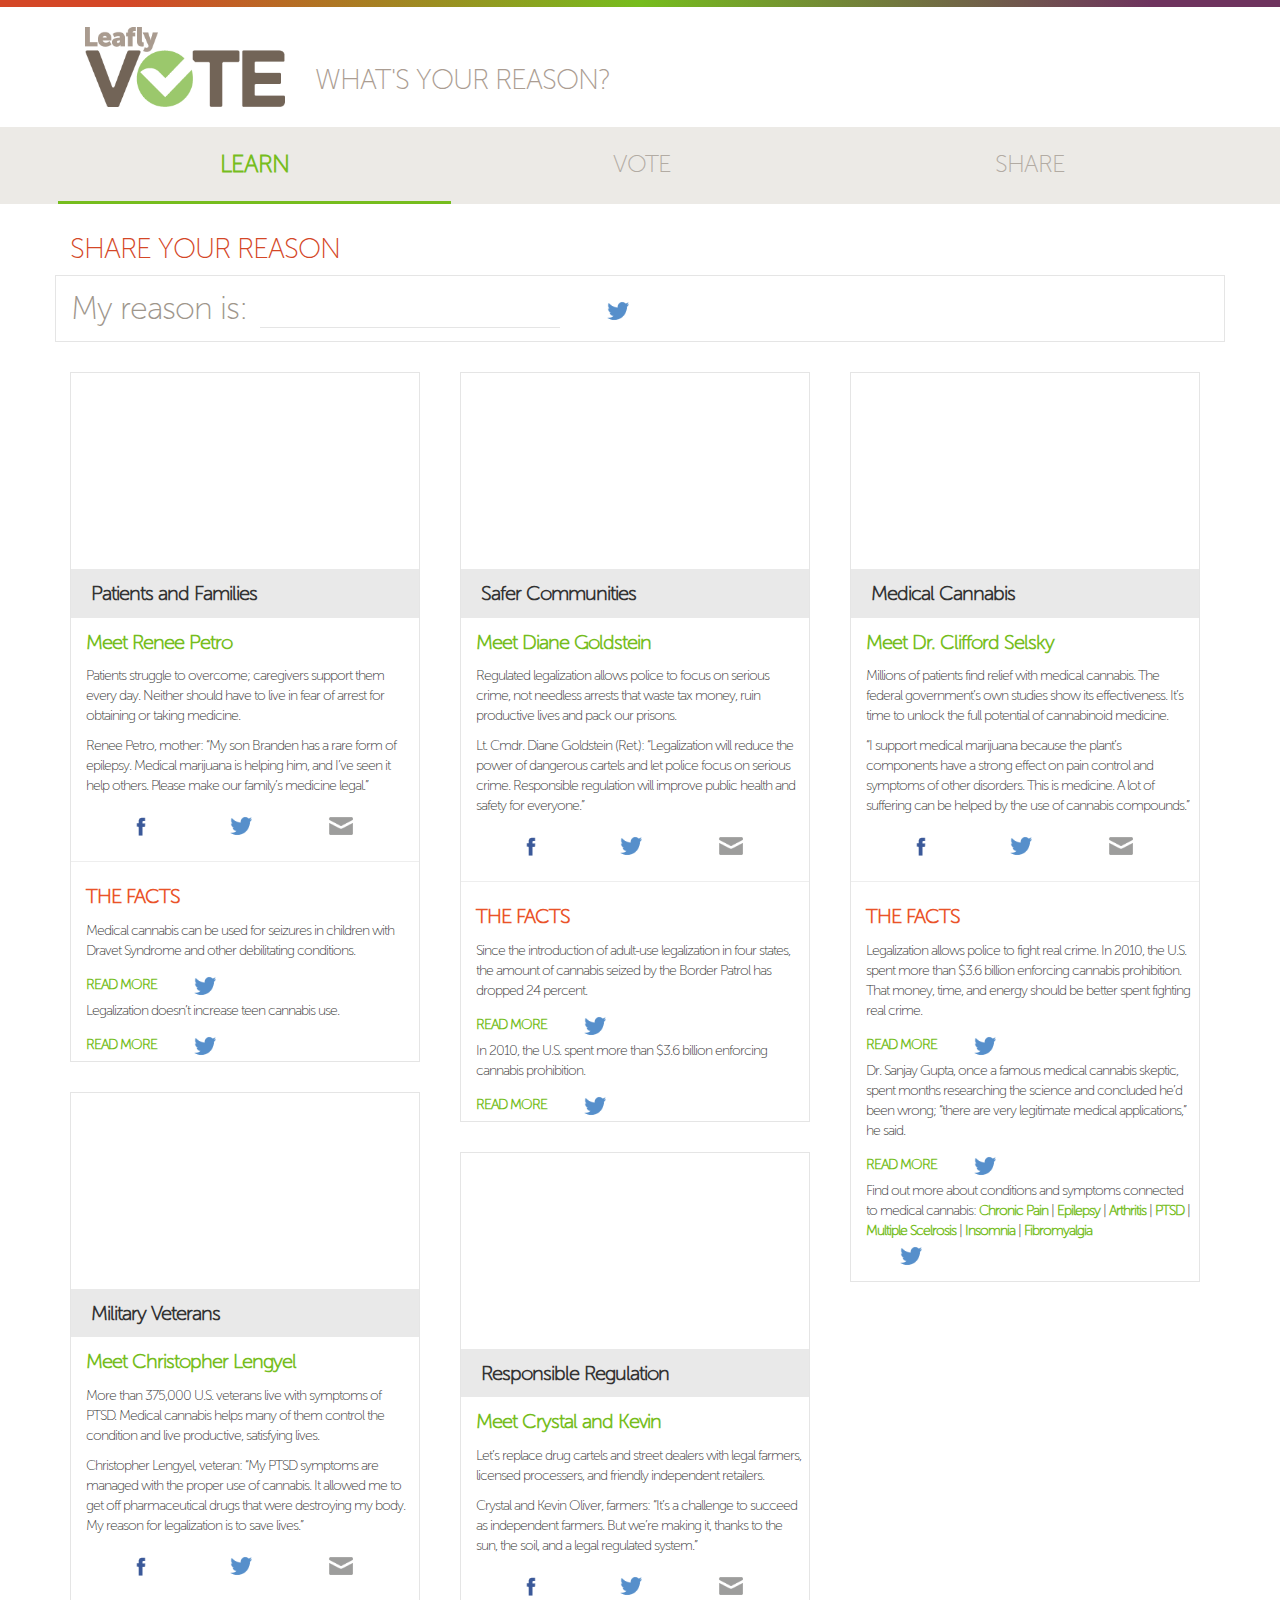
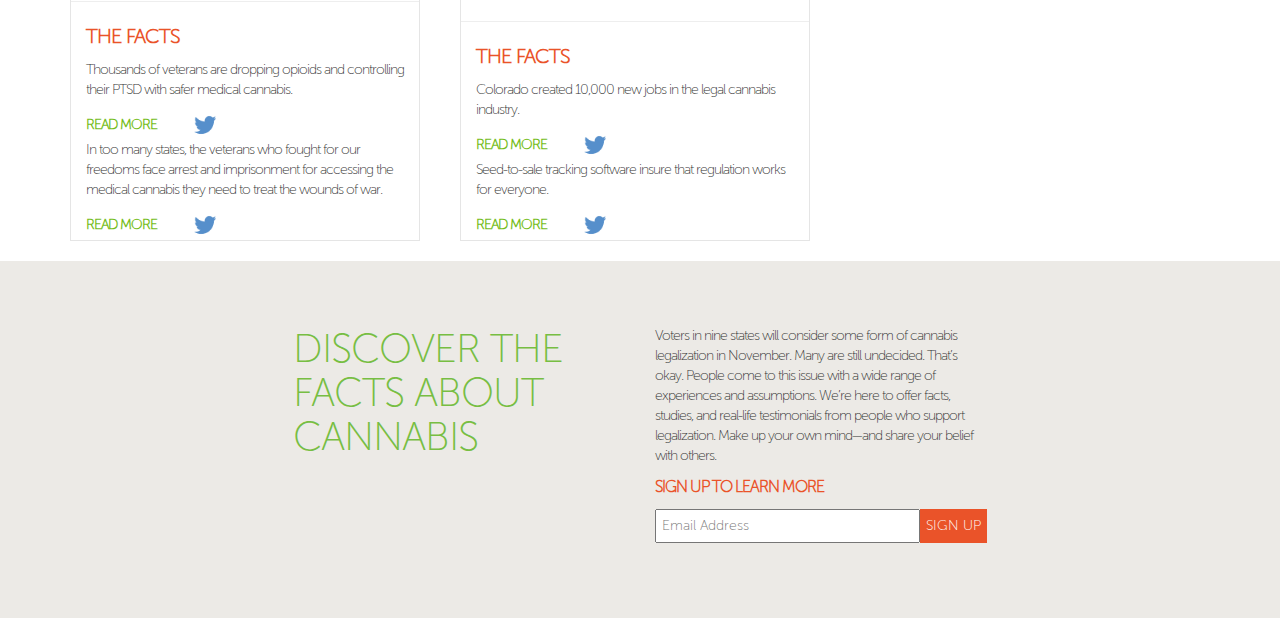
==== index.html @ f2ed5c64 "first commit" ====
<!DOCTYPE html>
<html lang="en">

<head>
    <meta charset="utf-8">
    <meta name="viewport" content="width=device-width, initial-scale=1">

    <title>Vote | Leafly</title>
    <!-- Bootstrap CSS -->
    <link rel="stylesheet" href="http://maxcdn.bootstrapcdn.com/bootstrap/3.3.7/css/bootstrap.min.css">
    <!-- Page style -->
    <link href="css/page-style.css" rel="stylesheet">
    <!-- jQuery Library -->
    <script src="https://ajax.googleapis.com/ajax/libs/jquery/1.12.4/jquery.min.js"></script>
    <!-- Latest Compiled JavaScript -->
    <script src="http://maxcdn.bootstrapcdn.com/bootstrap/3.3.7/js/bootstrap.min.js"></script>
    <!-- Page JS -->
    <script type="text/javascript" src="js/main.js"></script>
    <script type="text/javascript" src="js/instafeed.min.js"></script>
    <!-- Le HTML5 shim, for IE6-8 support of HTML5 elements -->
    <script src="js/html5.js"></script>
    <script async src="//platform.twitter.com/widgets.js" charset="utf-8"></script>

    <link rel="shortcut icon" href="img/icons/favicon.png">
    <!-- You can use Open Graph tags to customize link previews.
      Learn more: https://developers.facebook.com/docs/sharing/webmasters -->
    <meta property="og:url"           content="http://landing-page-staging.s3-website-us-west-2.amazonaws.com/" />
    <meta property="og:type"          content="website" />
    <meta property="og:title"         content="Your Website Title" />
    <meta property="og:description"   content="Your description" />
    <meta property="og:image"         content="http://www.your-domain.com/path/image.jpg" />


<script>
var versaTag = {};
versaTag.id = "6002";
versaTag.sync = 0;
versaTag.dispType = "js";
versaTag.ptcl = "HTTPS";
versaTag.bsUrl = "bs.serving-sys.com/BurstingPipe";
//VersaTag activity parameters include all conversion parameters including custom parameters and Predefined parameters. Syntax: "ParamName1":"ParamValue1", "ParamName2":"ParamValue2". ParamValue can be empty.
versaTag.activityParams = {
//Predefined parameters:
"Session":""
//Custom parameters:
};
//Static retargeting tags parameters. Syntax: "TagID1":"ParamValue1", "TagID2":"ParamValue2". ParamValue can be empty.
versaTag.retargetParams = {};
//Dynamic retargeting tags parameters. Syntax: "TagID1":"ParamValue1", "TagID2":"ParamValue2". ParamValue can be empty.
versaTag.dynamicRetargetParams = {};
// Third party tags conditional parameters and mapping rule parameters. Syntax: "CondParam1":"ParamValue1", "CondParam2":"ParamValue2". ParamValue can be empty.
versaTag.conditionalParams = {};
</script>
<script id="ebOneTagUrlId" src="https://secure-ds.serving-sys.com/SemiCachedScripts/ebOneTag.js"></script>
<noscript>
<iframe src="https://bs.serving-sys.com/BurstingPipe?
cn=ot&amp;
onetagid=6002&amp;
ns=1&amp;
activityValues=$$Session=[Session]$$&amp;
retargetingValues=$$$$&amp;
dynamicRetargetingValues=$$$$&amp;
acp=$$$$&amp;"
style="display:none;width:0px;height:0px"></iframe>
</noscript>


<script>(function(d, s, id) {
    var js, fjs = d.getElementsByTagName(s)[0];
    if (d.getElementById(id)) return;
    js = d.createElement(s); js.id = id;
    js.src = "//connect.facebook.net/en_US/sdk.js#xfbml=1&version=v2.7";
    fjs.parentNode.insertBefore(js, fjs);
  }(document, 'script', 'facebook-jssdk'));
</script>

</head>

<body>

<div id="fb-root"></div>

<!-- Google Tag Manager -->
<noscript><iframe src="//www.googletagmanager.com/ns.html?id=GTM-WD9D9H"
height="0" width="0" style="display:none;visibility:hidden"></iframe></noscript>
<script>(function(w,d,s,l,i){w[l]=w[l]||[];w[l].push({'gtm.start':
new Date().getTime(),event:'gtm.js'});var f=d.getElementsByTagName(s)[0],
j=d.createElement(s),dl=l!='dataLayer'?'&l='+l:'';j.async=true;j.src=
'//www.googletagmanager.com/gtm.js?id='+i+dl;f.parentNode.insertBefore(j,f);
})(window,document,'script','dataLayer','GTM-WD9D9H');</script>

<div class="container-fluid" id="top-gradient">
</div>

<div class="container" id="head">
    <div id="header" class="col-sm-12">
        <a href="https://www.leafly.com/">
            <img id="leafly-vote" class="img-responsive pull-left" src="img/_assets/vote-logo.png" alt="Leafly">
        </a>
        <h1 id="headline">WHAT'S YOUR REASON?</h1>
    </div>
</div>

<div class="container-fluid" id="navigation">
    <nav class="container">
        <ul class="nav nav-justified" id="top-nav">
            <li class="active"><a id="tab-1" href="index.html">LEARN</a>
                <div id="hybrid"></div>
            </li>
            <li><a href="pages/vote.html">VOTE</a>
            </li>
            <li><a href="pages/share.html">SHARE</a>
            </li>
        </ul>
    </nav>
</div>

<div class="container">
    <div class="row">
        <div class="col-sm-12 flex-xs-top">
            <h1 id="share">SHARE YOUR REASON</h1>
        </div>
    </div>
    <div class="row">
        <div class="col-sm-12 flex-xs-bottom" id="share-reason">
            <span id="reason">My reason is:
                <input id="my-reason" type="text" maxlength="123">
                <a href="https://twitter.com/intent/tweet" class="btn twitter" id="tweet-my-reason" target="_blank"></a>
            </span>
        </div>
    </div>

</div>

<div class="container tab-content">
    <div id="learn" class="tab-pane fade in active">
        <div class="row">

          <div class="col-sm-4">
            <div class="left bucket">
                <div class="embed-responsive embed-responsive-16by9 video">
                    <iframe class="embed-responsive-item" src="https://www.youtube.com/embed/_GFrGpgvt1I" frameborder="0" allowfullscreen></iframe>
                </div>
                    <p class="absolute-text">Patients and Families</p>
                    <p class="intro">Meet Renee Petro</p>
                        <div class="bucket-content">
                            <p>Patients struggle to overcome; caregivers support them every day. Neither should have to live in fear of arrest for obtaining or taking medicine. </p>
                            <p>Renee Petro, mother: “My son Branden has a rare form of epilepsy. Medical marijuana is helping him, and I’ve seen it help others. Please make our family’s medicine legal.”</p>
                            <div class="container-fluid share-buttons">
                                <a href="http://google.com" class="btn facebook"></a>
                                <a href="http://google.com" class="btn twitter"></a>
                                <a href="http://google.com" class="btn email"></a>
                            </div>
                        </div>
                        <hr>
                        <div class="bucket-content" id="patient-content">
                            <div>
                                <p class="fact">THE FACTS</p>
                                <p>Medical cannabis can be used for seizures in children with Dravet Syndrome and other debilitating conditions. </p>
                                <a class="read" href="https://www.leafly.com/news/science-tech/cbd-holds-promise-as-child-epilepsy-treatment-studies-find/">READ MORE</a>
                                    <a href="http://google.com" class="btn twitter"></a>
                                </div>
                                <div>
                                <p>Legalization doesn’t increase teen cannabis use.                                     
                                </p>
                                <a class="read" href="https://www.leafly.com/news/science-tech/heres-why-cannabis-legalization-doesnt-lead-to-higher-teen-use-ra/">READ MORE</a>
                                <a href="http://google.com" class="btn twitter"></a>
                             </div>
                        </div>
            </div>
            <div class="left bucket">
                <div class="embed-responsive embed-responsive-16by9 video">
                    <iframe class="embed-responsive-item" src="https://www.youtube.com/embed/EK2xqd6f8nk" frameborder="0" allowfullscreen></iframe>
                </div>
                <p class="absolute-text">Military Veterans</p>
                <p class="intro">Meet Christopher Lengyel</p>
                        <div class="bucket-content">
                            <p>More than 375,000 U.S. veterans live with symptoms of PTSD. Medical cannabis helps many of them control the condition and live productive, satisfying lives.</p>
                            <p>Christopher Lengyel, veteran: “My PTSD symptoms are managed with the proper use of cannabis. It allowed me to get off pharmaceutical drugs that were destroying my body. My reason for legalization is to save lives.”</p>
                            <div class="container-fluid share-buttons">
                                <a href="http://google.com" class="btn facebook"></a>
                                <a href="http://google.com" class="btn twitter"></a>
                                <a href="http://google.com" class="btn email"></a>
                            </div>
                        </div>
                        <hr>
                        <div class="bucket-content" id="military-content">
                            <div>
                                <p class="fact">THE FACTS</p>
                                <p>Thousands of veterans are dropping opioids and controlling their PTSD with safer medical cannabis.
                                </p>
                                <a class="read" href="https://www.leafly.com/news/health/cannabis-and-post-traumatic-stress-disorder-ptsd/">READ MORE</a>
                                <a href="http://google.com" class="btn twitter"></a>

                                <p>In too many states, the veterans who fought for our freedoms face arrest and imprisonment for accessing the medical cannabis they need to treat the wounds of war.
                                </p>
                                <a class="read" href="https://www.leafly.com/news/politics/watch-this-texas-veterans-mic-drop-moment-to-a-senator/">READ MORE</a>
                                <a href="http://google.com" class="btn twitter"></a>


                            </div>
                        </div>

             </div>
          </div>

          <div class="col-sm-4">
            <div class="bucket" id="safer-communities">
                <div class="embed-responsive embed-responsive-16by9 video">
                    <iframe class="embed-responsive-item" src="https://www.youtube.com/embed/sm1OoQA9yqY" frameborder="0" allowfullscreen></iframe>
                </div>
                    <p class="absolute-text">Safer Communities</p>
                    <p class="intro">Meet Diane Goldstein</p>
                <div class="bucket-content">
                            <p>Regulated legalization allows police to focus on serious crime, not needless arrests that waste tax money, ruin productive lives and pack our prisons.</p>
                            <p>Lt. Cmdr. Diane Goldstein (Ret.): “Legalization will reduce the power of dangerous cartels and let police focus on serious crime. Responsible regulation will improve public health and safety for everyone.”</p>
                            <div class="container-fluid share-buttons">

                                <div class="fb-share-button" data-href="http://vote-staging.s3-website-us-west-2.amazonaws.com/#safer-communities" data-layout="button" data-size="small" data-mobile-iframe="true">
                                    <a class="fb-xfbml-parse-ignore btn facebook" target="_blank" href="https://www.facebook.com/sharer/sharer.php?u=http%3A%2F%2Fvote-staging.s3-website-us-west-2.amazonaws.com%2F%23safer-communities&amp;src=sdkpreparse"></a>
                                </div>

                                <a href="https://twitter.com/intent/tweet?button_hashtag=whatsyourreason" class="btn twitter" data-text="Ut enim ad minim veniam, quis nostrud exercitation ullamco laboris.." data-url="http://landing-page-staging.s3-website-us-west-2.amazonaws.com/#safer-communities" data-hashtags="whatsyourreason" data-show-count="false" target="_blank"></a>

                                <a href="mailto:?subject=I wanted you to see this site&amp;body=Check out this site http://landing-page-staging.s3-website-us-west-2.amazonaws.com/#safer-communities" class="btn email" title="Share by Email" target="_blank"></a>

                            </div>
                </div>
                <hr>
                <div class="bucket-content" id="additional-content">
                    <div>
                        <p class="fact">THE FACTS</p>
                        <p>Since the introduction of adult-use legalization in four states, the amount of cannabis seized by the Border Patrol has dropped 24 percent. 
                        </p>
                        <a class="read" href="https://www.leafly.com/news/politics/top-ten-arguments-for-legalization/">READ MORE</a>
                        <a href="http://google.com" class="btn twitter"></a>

                        <p>In 2010, the U.S. spent more than $3.6 billion enforcing cannabis prohibition. 
                        </p>
                        <a class="read" href="https://www.leafly.com/news/politics/top-ten-arguments-for-legalization/ ">READ MORE </a>
                        <a href="http://google.com" class="btn twitter"></a>
                    </div>
                </div>
            </div>

            <div class="bucket">
                <div class="embed-responsive embed-responsive-16by9 video">
                    <iframe class="embed-responsive-item" src="https://www.youtube.com/embed/UjcisfJGtdI" frameborder="0" allowfullscreen></iframe>
                </div>
                    <p class="absolute-text">Responsible Regulation</p>
                <p class="intro">Meet Crystal and Kevin</p>
                <div class="bucket-content">
                    <p>Let’s replace drug cartels and street dealers with legal farmers, licensed processers, and friendly independent retailers.</p>
                    <p>Crystal and Kevin Oliver, farmers: “It’s a challenge to succeed as independent farmers. But we’re making it, thanks to the sun, the soil, and a legal regulated system.” </p>
                    <div class="container-fluid share-buttons">
                        <a href="http://google.com" class="btn facebook"></a>
                        <a href="http://google.com" class="btn twitter"></a>
                        <a href="http://google.com" class="btn email"></a>
                    </div>
                    
                </div>                           
                <hr>
                <div class="bucket-content" id="regulation-content">
                    <p class="fact">THE FACTS</p>
                    <p>Colorado created 10,000 new jobs in the legal cannabis industry.</p>
                    <a class="read" href="https://www.leafly.com/news/industry/how-to-get-hired-to-work-in-the-medical-cannabis-industry-part-1/">READ MORE</a>
                    <a href="http://google.com" class="btn twitter"></a>
                 
                    <p>Seed-to-sale tracking software insure that regulation works for everyone. 
                    </p>
                    <a class="read" href="https://www.leafly.com/news/cannabis-101/seed-to-sale-how-legal-cannabis-is-grown/">READ MORE</a>
                    <a href="http://google.com" class="btn twitter"></a>
                </div>

            </div>


          </div>

          <div class="col-sm-4">
            <div class="bucket">
                <div class="embed-responsive embed-responsive-16by9 video">
                    <iframe class="embed-responsive-item" src="https://www.youtube.com/embed/L3_GM06J89k" frameborder="0" allowfullscreen></iframe>
                </div>
                <p class="absolute-text">Medical Cannabis</p>
                <p class="intro">Meet Dr. Clifford Selsky</p>
                        <div class="bucket-content">
                            <p>Millions of patients find relief with medical cannabis. The federal government’s own studies show its effectiveness. It’s time to unlock the full potential of cannabinoid medicine.</p>
                            <p>“I support medical marijuana because the plant’s components have a strong effect on pain control and symptoms of other disorders. This is medicine. A lot of suffering can be helped by the use of cannabis compounds.” </p>
                            <div class="container-fluid share-buttons">
                                <a href="http://google.com" class="btn facebook"></a>
                                <a href="http://google.com" class="btn twitter"></a>
                                <a href="http://google.com" class="btn email"></a>
                            </div>
                        </div>
                        <hr>
                        <div class="bucket-content" id="medical-content">
                            <div>
                            <p class="fact">THE FACTS</p>
                                <p>Legalization allows police to fight real crime. In 2010, the U.S. spent more than $3.6 billion enforcing cannabis prohibition. That money, time, and energy should be better spent fighting real crime.
                                </p>
                                <a class="read" href="https://www.leafly.com/news/politics/top-ten-arguments-for-legalization/ ">READ MORE</a>
                                <a href="http://google.com" class="btn twitter"></a>
                                <p>Dr. Sanjay Gupta, once a famous medical cannabis skeptic, spent months researching the science and concluded he’d been wrong; “there are very legitimate medical applications,” he said.
                                </p>
                                <a class="read" href="http://www.leafscience.com/2013/09/26/dr-sanjay-guptas-top-10-quotes-marijuana/">READ MORE</a>
                                <a href="http://google.com" class="btn twitter"></a>
                                <div>
                                    <p>Find out more about conditions and symptoms connected to medical cannabis:

                                    <a class="conditions" href="https://www.leafly.com/news/health/cannabis-for-chronic-pain-vs-opioids/ ">Chronic Pain</a> |
                                    <a class="conditions" href="https://www.leafly.com/news/science-tech/cbd-holds-promise-as-child-epilepsy-treatment-studies-find/">Epilepsy</a> |
                                    <a class="conditions" href="https://www.leafly.com/news/health/cannabis-and-arthritis/">Arthritis</a> |
                                    <a class="conditions" href="https://www.leafly.com/news/health/cannabis-and-post-traumatic-stress-disorder-ptsd/">PTSD</a> |
                                    <a class="conditions" href="https://www.leafly.com/news/health/medical-cannabis-multiple-sclerosis-treatment/">Multiple Scelrosis</a> |
                                    <a class="conditions" href="https://www.leafly.com/news/health/cannabis-and-insomnia">Insomnia</a> |
                                    <a class="conditions" href="https://www.leafly.com/news/health/medical-marijuana-fibromyalgia-treatment/">Fibromyalgia</a> 
                                    <a href="http://google.com" class="btn twitter"></a>
                                </div>
                            </div>
                        </div>
            </div>
          </div>
        </div>
       
    </div>
</div>


<div class="container-fluid footer" id="vote-footer">
    <div class="row">
        <div class="col-sm-2">
        </div>
        <div class="col-sm-4 footer-tag">
            <h2 class="title-tag">DISCOVER THE FACTS ABOUT CANNABIS</h2>
        </div>
        <div class="col-sm-4 footer-sign">
            <p>Voters in nine states will consider some form of cannabis legalization in November. Many are still undecided. That’s okay. People come to this issue with a wide range of experiences and assumptions. We’re here to offer facts, studies, and real-life testimonials from people who support legalization. Make up your own mind—and share your belief with others.</p>
            <span class="signup">SIGN UP TO LEARN MORE</span>
            <form method="post" action="http://link.leafly.com/s/Master">
                <div class="form-group input-group">
                    <input type="email" name="email" placeholder="Email Address" class="input-group__field site-footer__newsletter-input" autocorrect="off" autocapitalize="off">
                    <div class="input-group__btn">
                        <button id="newsletter-signup">SIGN UP</button>
                        <input type="hidden" name="vars[source]" value="your-reason-lp" />
                        <input type="hidden" name="redirect" value="/" />
                    </div>
                </div>
            </form>
        </div>
        <div class="col-sm-2">
        </div>
    </div>
</div>

<script>!function(d,s,id){var js,fjs=d.getElementsByTagName(s)[0],p=/^http:/.test(d.location)?'http':'https';if(!d.getElementById(id)){js=d.createElement(s);js.id=id;js.src=p+"://platform.twitter.com/widgets.js";fjs.parentNode.insertBefore(js,fjs);}}(document,"script","twitter-wjs");
</script>

</body>

</html>
---- css/page-style.css ----
/*******************************************************
 *
 * Custom code styles
 *
 *******************************************************/

/*  Media Queries*/

@media only screen and (max-width: 767px) {
  #navigation nav ul li:nth-child(1) {
      border-top: solid thin #e5e5e5;
  }
}

@media only screen and (max-width: 767px) {
  #navigation nav ul li {
      border-bottom: solid thin #e5e5e5;
  }
}

@media only screen and (max-width: 1181px) {
  .bucket-content .share-buttons .email {
    margin-left: -5px;
  }
}

@media only screen and (max-width: 990px) {
  .bucket-content .share-buttons .twitter {
    margin-left: -5px;
  }
}

@media only screen and (max-width: 1195px) {
  #tweet-my-reason{
    margin-top: 10px;
    margin-left: 5px;
  }
}

 /*  Museo Font */
@font-face {
  font-family: 'FontMuseo';
  src: url('fonts/fontmuseo/MuseoSans_100.otf');
  src: url('fonts/fontmuseo/MuseoSans_100.otf') format('opentype');
  font-weight: lighter;
  font-style: normal;
}

body,
html {
  font-family: FontMuseo, Helvetica, Arial, sans-serif;
  letter-spacing: -1px;
}

#top-gradient {
  display: block;
  height: 7px;
  width: 100%;
  background: linear-gradient(to right, #d44727 10%, #76bd1d 50%, #6e335e 90%)
}

#head {
  margin-bottom: 20px;
}

#header a {
  text-decoration: none;
  vertical-align: baseline;
}

#headline {
  color: #AB9D92;
  padding-top: 38px;
  font-size: 28px;
}

#header a img {
  margin-top: 20px;
  margin-right: 30px;
  height: 79.65px;
  width: 199.8px;
}

#navigation {
  padding-right: 0;
  background-color: #ECEAE6;
}

#navigation nav ul li a {
  font-size: 24px;
  color: #B2ABA3;
  font-weight: 900px;
  padding: 20px;
}

.bucket {
  border: solid thin #e5e5e5;
  margin-top: 30px;
  margin-right: 10px;
  margin-bottom: 20px;
}

#sign-up {
  margin-top: 30px;
  margin-right: 10px;
}

.title-tag {
  color: #77BE43;
  font-size: 40px;
}

.input-group {
  position: relative;
  display: table;
  width: auto;
  height: auto;
  border-collapse: separate;
  padding-top: 10px;
}

#newsletter-signup {
  height: 34px;
  width: 101%;
  color: white;
  background-color: #ea5329;
  border: 0;
}

.input-group__field,
.input-group__btn {
  display: table-cell;
  vertical-align: middle;
  margin: 0;
}

.input-group__field {
  width: 100%;
  padding: 5px;
}

.input-group__btn {
  white-space: nowrap;
  width: 1%;
}

.bucket-content {
  padding-left: 15px;
}

#hybrid {
  border-bottom: solid #76BD1D;
}

#sativa {
  border-bottom: solid #D44727;
}

#indica {
  border-bottom: solid #6E335E;
}

#share {
  font-size: 28px;
  color: #D44727;
  padding-top: 10px;
}

#reason {
  color: #9E968C;
  font-size: 32px;
}

#share-reason {
  border: solid thin #e5e5e5;
  padding: 10px 15px;
}

ul {
  margin-left: -20px;
}

.nav-justified {
    width: inherit;
}

.see-more {
  color: #ffffff;
  background-color: #A1C178;
  font-size: 14px;
  border: 0;
  height: 40px;
}

.share-buttons {
  padding-top: 5px;
  display: flex;
}

.twitter {
  background-image: url('../img/_assets/twitter.png') !important;
  background-position: center center;
  background-size: cover;
  width: 90px;
  height: 30px;
  margin-right: 10px;
  border-radius: 0;
}

.facebook {
  background-image: url('../img/_assets/facebook.png');
  background-position: center center;
  background-size: cover;
  width: 90px;
  height: 30px;
  margin-left: -5px;
  margin-right: 10px;
  border-radius: 0;
}

.fb-share-button {
  display: inline-block;
}

.email {
  background-image: url('../img/_assets/email.png');
  background-position: center center;
  background-size: cover;
  width: 90px;
  height: 30px;
  margin-right: 5px;
  border-radius: 0;
}

.register {
  color: #ffffff;
  background-color: #D44727;
  font-size: 14px;
  border: 0;
  height: 40px;
}

#community-safety {
  min-width: 100%;
  margin-top: 20px;
  margin-bottom: 20px;
  margin-right: 10px;
  padding-right: 15px;
  max-height: 175px;
}

.see-less {
  color: #ffffff;
  background-color: #A1C178;
  font-size: 14px;
  border: 0;
  height: 40px;
}

p {
  margin-right: 7px;
}

#instagram-feed {
  padding-bottom: 30px;
}

#street {
  padding-left: 80px;
  color: #6E335E;
}

#instafeed {
  max-height: 525px;
  max-width: 525px;
}

.register-link {
  text-decoration: none;
  color: white;
}

.register a:hover {
  text-decoration: none;
  color: white;
}

.register a:visited {
  text-decoration: none;
  color: white;
}

#twitter-feed {
  padding-left: 140px;
  padding-bottom: 20px;
  border-bottom: solid thin #e5e5e5;
}

#my-reason {
  color: black;
  font-size: 20px;
  border: none;
  min-width: 300px;
  border-bottom: solid thin #e5e5e5;
  margin-left: 5px;
  margin-right: 5px;
}

#reason-twitter {
  margin-left: 7px;
}

#leafly-vote {
  width: 100%;
  height: 100%;
}

.video {
  margin-bottom: 15px;
}

.relative {
  position:relative;
  margin-bottom: 10px;
}

.bgimage {
  width: 100%;
  height: auto;

}
.absolute-text {
  bottom:0;
  font-size: 20px;
  font-family: FontMuseo;
  background:rgba(212, 212, 212, 0.5);
  padding:10px 20px;
  width:100%;
  text-align: left;
  margin-top: -15px;
  font-weight: bolder;
}

.state-text {
  bottom:0;
  font-size: 20px;
  font-family: FontMuseo;
  background:rgba(212, 212, 212, 0.5);
  padding:10px 20px;
  width:100%;
  text-align: left;
  margin-top: -10px;
}

#insta-direct {
  color: #6E335E;
  padding-left: 80px;
}

#legalize {
  padding-top: 20px;
}

#tab-1 {
  color: #76BD1D !important;
  font-weight: bold;
}

#tab-2 {
  color: #D44727 !important;
  font-weight: bold;
}

#tab-3 {
  color: #6E335E !important;
  font-weight: bold;
}

.footer {
  background-color: #ECEAE6;
}

.footer-tag {
  padding-top: 45px;
  padding-left: 80px;
  padding-bottom: 60px;
}

.footer-sign {
  padding-top: 65px;
  padding-right: 80px;
  padding-bottom: 60px;
}

.signup {
  color: #ea5329;
  font-weight: bolder;
  font-size: 16px;
}

.read {
  color: #76BD1D;
  font-weight: bolder;
  display: inline-flex;
}
.read:hover {
  text-decoration: none;
  color: #76BD1D;
}

.conditions {
  color: #76BD1D;
  font-weight: bolder;
  display: inline-flex;

}
.conditions:hover {
  text-decoration: none;
  color: #76BD1D;
}

.intro {
  color: #76BD1D;
  padding-left: 15px;
  font-size: 20px;
  font-weight: bolder;
}

.fact {
  color: #ea5329;
  font-size: 20px;
  font-weight: bolder;
}
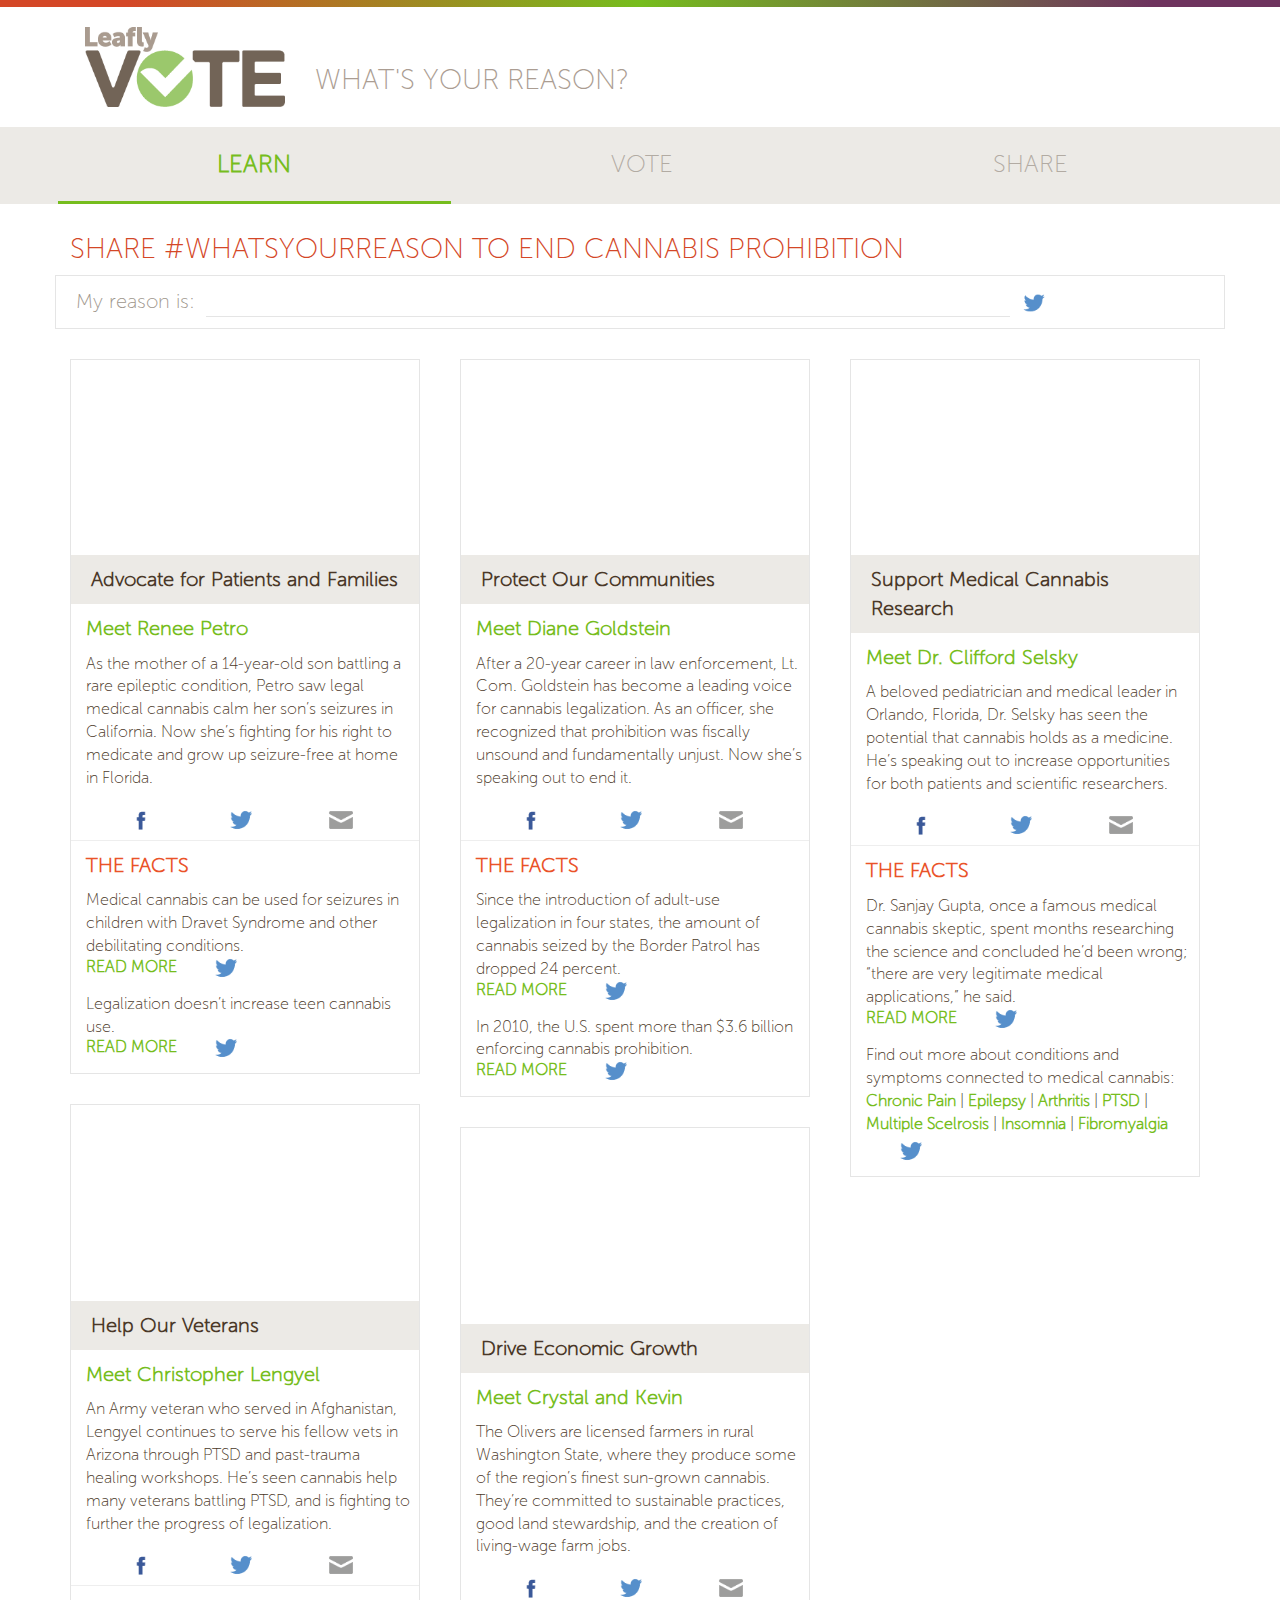
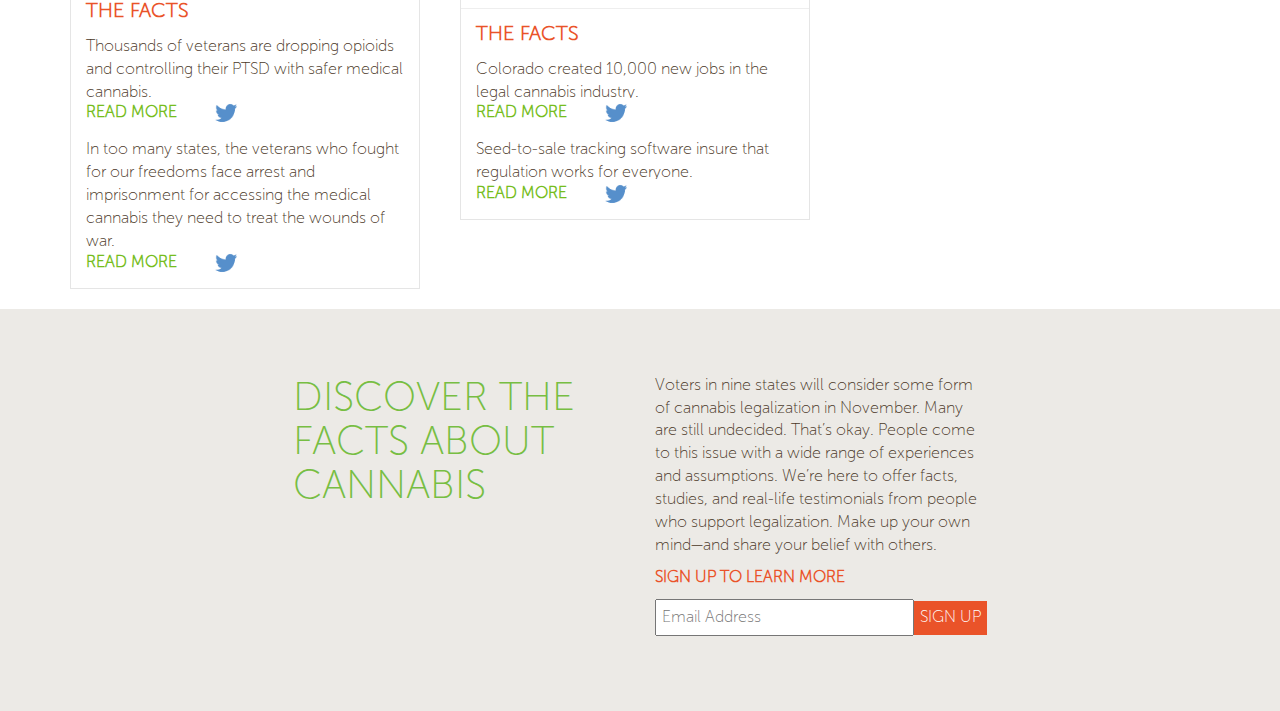
==== commit 546ca103: "updated landing page with new file structure" ====
--- a/index.html
+++ b/index.html
@@ -5,18 +5,18 @@
     <meta charset="utf-8">
     <meta name="viewport" content="width=device-width, initial-scale=1">
 
-    <title>Vote | Leafly</title>
+    <title>Vote for Cannabis Legalization in 2016 | Leafly</title>
     <!-- Bootstrap CSS -->
-    <link rel="stylesheet" href="http://maxcdn.bootstrapcdn.com/bootstrap/3.3.7/css/bootstrap.min.css">
+    <link rel="stylesheet" href="//maxcdn.bootstrapcdn.com/bootstrap/3.3.7/css/bootstrap.min.css">
     <!-- Page style -->
     <link href="css/page-style.css" rel="stylesheet">
     <!-- jQuery Library -->
-    <script src="https://ajax.googleapis.com/ajax/libs/jquery/1.12.4/jquery.min.js"></script>
+    <script src="//ajax.googleapis.com/ajax/libs/jquery/1.12.4/jquery.min.js"></script>
     <!-- Latest Compiled JavaScript -->
-    <script src="http://maxcdn.bootstrapcdn.com/bootstrap/3.3.7/js/bootstrap.min.js"></script>
+    <script src="//maxcdn.bootstrapcdn.com/bootstrap/3.3.7/js/bootstrap.min.js"></script>
     <!-- Page JS -->
     <script type="text/javascript" src="js/main.js"></script>
-    <script type="text/javascript" src="js/instafeed.min.js"></script>
+
     <!-- Le HTML5 shim, for IE6-8 support of HTML5 elements -->
     <script src="js/html5.js"></script>
     <script async src="//platform.twitter.com/widgets.js" charset="utf-8"></script>
@@ -24,11 +24,11 @@
     <link rel="shortcut icon" href="img/icons/favicon.png">
     <!-- You can use Open Graph tags to customize link previews.
       Learn more: https://developers.facebook.com/docs/sharing/webmasters -->
-    <meta property="og:url"           content="http://landing-page-staging.s3-website-us-west-2.amazonaws.com/" />
+    <meta property="og:url"           content="https://leafly.com/vote" />
     <meta property="og:type"          content="website" />
-    <meta property="og:title"         content="Your Website Title" />
-    <meta property="og:description"   content="Your description" />
-    <meta property="og:image"         content="http://www.your-domain.com/path/image.jpg" />
+    <meta property="og:title"         content="Vote for Cannabis Legalization in 2016 | Leafly" />
+    <meta property="og:description"   content="Learn the facts on cannabis legalization, watch videos of people sharing their stories, and share your reason for voting yes to legalization." />
+    <meta property="og:image"         content="https://leafly.com/vote/img/_assets/vote-logo.png" />
 
 
 <script>
@@ -64,21 +64,9 @@
 style="display:none;width:0px;height:0px"></iframe>
 </noscript>
 
-
-<script>(function(d, s, id) {
-    var js, fjs = d.getElementsByTagName(s)[0];
-    if (d.getElementById(id)) return;
-    js = d.createElement(s); js.id = id;
-    js.src = "//connect.facebook.net/en_US/sdk.js#xfbml=1&version=v2.7";
-    fjs.parentNode.insertBefore(js, fjs);
-  }(document, 'script', 'facebook-jssdk'));
-</script>
-
 </head>
 
 <body>
-
-<div id="fb-root"></div>
 
 <!-- Google Tag Manager -->
 <noscript><iframe src="//www.googletagmanager.com/ns.html?id=GTM-WD9D9H"
@@ -107,18 +95,17 @@
             <li class="active"><a id="tab-1" href="index.html">LEARN</a>
                 <div id="hybrid"></div>
             </li>
-            <li><a href="pages/vote.html">VOTE</a>
+            <li><a href="vote.html">VOTE</a>
             </li>
-            <li><a href="pages/share.html">SHARE</a>
+            <li><a href="share.html">SHARE</a>
             </li>
         </ul>
     </nav>
 </div>
-
 <div class="container">
     <div class="row">
         <div class="col-sm-12 flex-xs-top">
-            <h1 id="share">SHARE YOUR REASON</h1>
+            <h1 id="share">SHARE #WHATSYOURREASON TO END CANNABIS PROHIBITION</h1>
         </div>
     </div>
     <div class="row">
@@ -138,18 +125,18 @@
 
           <div class="col-sm-4">
             <div class="left bucket">
-                <div class="embed-responsive embed-responsive-16by9 video">
+                <div class="embed-responsive embed-responsive-16by9 video" id="patients">
                     <iframe class="embed-responsive-item" src="https://www.youtube.com/embed/_GFrGpgvt1I" frameborder="0" allowfullscreen></iframe>
                 </div>
-                    <p class="absolute-text">Patients and Families</p>
+                    <p class="absolute-text">Advocate for Patients and Families</p>
                     <p class="intro">Meet Renee Petro</p>
                         <div class="bucket-content">
-                            <p>Patients struggle to overcome; caregivers support them every day. Neither should have to live in fear of arrest for obtaining or taking medicine. </p>
-                            <p>Renee Petro, mother: “My son Branden has a rare form of epilepsy. Medical marijuana is helping him, and I’ve seen it help others. Please make our family’s medicine legal.”</p>
+                            <p>As the mother of a 14-year-old son battling a rare epileptic condition, Petro saw legal medical cannabis calm her son’s seizures in California. Now she’s fighting for his right to medicate and grow up seizure-free at home in Florida.
+                            </p>
                             <div class="container-fluid share-buttons">
-                                <a href="http://google.com" class="btn facebook"></a>
-                                <a href="http://google.com" class="btn twitter"></a>
-                                <a href="http://google.com" class="btn email"></a>
+                                <a href="https://www.facebook.com/dialog/feed?app_id=184683071273&link=https%3A%2F%2Fwww.youtube.com%2Fembed%2F_GFrGpgvt1I&picture=https%3A%2F%2Fleafly.com%2Fvote%2Fimg%2F_assets%2FRenee.png&name=Learn%20the%20facts%20on%20cannabis%20legalization%20and%20share%20your%20reason%20for%20voting%20yes%20to%20legalization.&caption=%20&description=Meet%20Renee%20Petro.%20As%20the%20mother%20of%20a%2014-year-old%20son%20battling%20a%20rare%20epileptic%20condition%2C%20Petro%20saw%20legal%20medical%20cannabis%20calm%20her%20son%E2%80%99s%20seizures%20in%20California.%20Now%20she%E2%80%99s%20fighting%20for%20his%20right%20to%20medicate%20and%20grow%20up%20seizure-free%20at%20home%20in%20Florida.%0Ahttps%3A%2F%2Fleafly.com%2Fvote&redirect_uri=http%3A%2F%2Fwww.facebook.com%2F" class="btn facebook" target="_blank"></a>
+                                <a href="https://twitter.com/intent/tweet?button_hashtag=whatsyourreason&text=Whatever+your+reason%2C+vote+proudly+and+encourage+others+to+do+the+same.&url=https://www.leafly.com/vote" class="btn twitter" title="Share with Twitter"></a>
+                                <a href="mailto:?subject=I wanted you to share this site with you&amp;body=Discover the facts about Cannabis https://www.leafly.com/vote/#patients" class="btn email" title="Share by Email"></a>
                             </div>
                         </div>
                         <hr>
@@ -157,30 +144,33 @@
                             <div>
                                 <p class="fact">THE FACTS</p>
                                 <p>Medical cannabis can be used for seizures in children with Dravet Syndrome and other debilitating conditions. </p>
-                                <a class="read" href="https://www.leafly.com/news/science-tech/cbd-holds-promise-as-child-epilepsy-treatment-studies-find/">READ MORE</a>
-                                    <a href="http://google.com" class="btn twitter"></a>
-                                </div>
-                                <div>
-                                <p>Legalization doesn’t increase teen cannabis use.                                     
+                                <div class="more">
+                                <a class="read" href="https://www.leafly.com/news/science-tech/cbd-holds-promise-as-child-epilepsy-treatment-studies-find/" target="_blank">READ MORE</a>
+                                <a href="https://twitter.com/intent/tweet?button_hashtag=whatsyourreason&text=Medical%20cannabis%20can%20be%20used%20for%20children%20with%20debilitating%20conditions.&url=https://www.leafly.com/vote" class="btn twitter" title="Share with Twitter"></a>
+                                </div>
+                            </div>
+                            <div>
+                                <p>Legalization doesn’t increase teen cannabis use.
                                 </p>
-                                <a class="read" href="https://www.leafly.com/news/science-tech/heres-why-cannabis-legalization-doesnt-lead-to-higher-teen-use-ra/">READ MORE</a>
-                                <a href="http://google.com" class="btn twitter"></a>
+                                <div class="more">
+                                <a class="read" href="https://www.leafly.com/news/science-tech/heres-why-cannabis-legalization-doesnt-lead-to-higher-teen-use-ra/" target="_blank">READ MORE</a>
+                                <a href="https://twitter.com/intent/tweet?button_hashtag=whatsyourreason&text=Legalization+doesn%E2%80%99t+increase+teen+cannabis+use.&url=https://www.leafly.com/vote" class="btn twitter" title="Share with Twitter"></a>
+                                </div>
                              </div>
                         </div>
             </div>
             <div class="left bucket">
-                <div class="embed-responsive embed-responsive-16by9 video">
+                <div class="embed-responsive embed-responsive-16by9 video" id="veterans">
                     <iframe class="embed-responsive-item" src="https://www.youtube.com/embed/EK2xqd6f8nk" frameborder="0" allowfullscreen></iframe>
                 </div>
-                <p class="absolute-text">Military Veterans</p>
+                <p class="absolute-text">Help Our Veterans</p>
                 <p class="intro">Meet Christopher Lengyel</p>
                         <div class="bucket-content">
-                            <p>More than 375,000 U.S. veterans live with symptoms of PTSD. Medical cannabis helps many of them control the condition and live productive, satisfying lives.</p>
-                            <p>Christopher Lengyel, veteran: “My PTSD symptoms are managed with the proper use of cannabis. It allowed me to get off pharmaceutical drugs that were destroying my body. My reason for legalization is to save lives.”</p>
+                            <p>An Army veteran who served in Afghanistan, Lengyel continues to serve his fellow vets in Arizona through PTSD and past-trauma healing workshops. He’s seen cannabis help many veterans battling PTSD, and is fighting to further the progress of legalization.</p>
                             <div class="container-fluid share-buttons">
-                                <a href="http://google.com" class="btn facebook"></a>
-                                <a href="http://google.com" class="btn twitter"></a>
-                                <a href="http://google.com" class="btn email"></a>
+                                <a href="https://www.facebook.com/dialog/feed?app_id=184683071273&link=https%3A%2F%2Fwww.youtube.com%2Fembed%2FEK2xqd6f8nk&picture=https%3A%2F%2Fleafly.com%2Fvote%2Fimg%2F_assets%2FLengyel.png&name=Learn%20the%20facts%20on%20cannabis%20legalization%20and%20share%20your%20reason%20for%20voting%20yes%20to%20legalization.&caption=%20&description=Meet%20Christopher%20Lengyel.%20An%20Army%20veteran%20who%20served%20in%20Afghanistan%2C%20he%20continues%20to%20serve%20his%20fellow%20vets%20in%20Arizona%20through%20PTSD%20and%20past-trauma%20healing%20workshops.%20He%E2%80%99s%20seen%20cannabis%20help%20many%20veterans%20battling%20PTSD%2C%20and%20is%20fighting%20to%20further%20the%20progress%20of%20legalization.%20https%3A%2F%2Fleafly.com%2Fvote&redirect_uri=http%3A%2F%2Fwww.facebook.com%2F" target="_blank" class="btn facebook"></a>
+                                <a href="https://twitter.com/intent/tweet?button_hashtag=whatsyourreason&text=Whatever+your+reason%2C+vote+proudly+and+encourage+others+to+do+the+same.&url=https://www.leafly.com/vote" class="btn twitter" title="Share with Twitter"></a>
+                                <a href="mailto:?subject=I wanted you to share this site with you&amp;body=Discover the facts about Cannabis https://www.leafly.com/vote/#veterans" class="btn email" title="Share by Email"></a>
                             </div>
                         </div>
                         <hr>
@@ -189,40 +179,38 @@
                                 <p class="fact">THE FACTS</p>
                                 <p>Thousands of veterans are dropping opioids and controlling their PTSD with safer medical cannabis.
                                 </p>
-                                <a class="read" href="https://www.leafly.com/news/health/cannabis-and-post-traumatic-stress-disorder-ptsd/">READ MORE</a>
-                                <a href="http://google.com" class="btn twitter"></a>
-
+                                <div class="more">
+                                <a class="read" href="https://www.leafly.com/news/health/cannabis-and-post-traumatic-stress-disorder-ptsd/" target="_blank">READ MORE</a>
+                                <a href="https://twitter.com/intent/tweet?button_hashtag=whatsyourreason&text=Thousands+of+veterans+are+dropping+opioids+and+controlling+their+PTSD+with+safer+medical+cannabis.&url=https://www.leafly.com/vote" class="btn twitter" title="Share with Twitter"></a>
+                                </div>
                                 <p>In too many states, the veterans who fought for our freedoms face arrest and imprisonment for accessing the medical cannabis they need to treat the wounds of war.
                                 </p>
-                                <a class="read" href="https://www.leafly.com/news/politics/watch-this-texas-veterans-mic-drop-moment-to-a-senator/">READ MORE</a>
-                                <a href="http://google.com" class="btn twitter"></a>
-
-
+                                <div class="more">
+                                <a class="read" href="https://www.leafly.com/news/politics/watch-this-texas-veterans-mic-drop-moment-to-a-senator/" target="_blank">READ MORE</a>
+                                <a href="https://twitter.com/intent/tweet?button_hashtag=whatsyourreason&text=In+too+many+states%2C+the+veterans+face+arrest+and+imprisonment+for+accessing+the+medical+cannabis&url=https://www.leafly.com/vote" class="btn twitter" title="Share with Twitter"></a>
+                                </div>
                             </div>
                         </div>
 
              </div>
           </div>
 
-          <div class="col-sm-4">
+          <div class="col-sm-4" id="middle-column">
             <div class="bucket" id="safer-communities">
-                <div class="embed-responsive embed-responsive-16by9 video">
+                <div class="embed-responsive embed-responsive-16by9 video" id="communities">
                     <iframe class="embed-responsive-item" src="https://www.youtube.com/embed/sm1OoQA9yqY" frameborder="0" allowfullscreen></iframe>
                 </div>
-                    <p class="absolute-text">Safer Communities</p>
+                    <p class="absolute-text">Protect Our Communities</p>
                     <p class="intro">Meet Diane Goldstein</p>
                 <div class="bucket-content">
-                            <p>Regulated legalization allows police to focus on serious crime, not needless arrests that waste tax money, ruin productive lives and pack our prisons.</p>
-                            <p>Lt. Cmdr. Diane Goldstein (Ret.): “Legalization will reduce the power of dangerous cartels and let police focus on serious crime. Responsible regulation will improve public health and safety for everyone.”</p>
+                            <p>After a 20-year career in law enforcement, Lt. Com. Goldstein has become a leading voice for cannabis legalization. As an officer, she recognized that prohibition was fiscally unsound and fundamentally unjust. Now she’s speaking out to end it.</p>
                             <div class="container-fluid share-buttons">
 
-                                <div class="fb-share-button" data-href="http://vote-staging.s3-website-us-west-2.amazonaws.com/#safer-communities" data-layout="button" data-size="small" data-mobile-iframe="true">
-                                    <a class="fb-xfbml-parse-ignore btn facebook" target="_blank" href="https://www.facebook.com/sharer/sharer.php?u=http%3A%2F%2Fvote-staging.s3-website-us-west-2.amazonaws.com%2F%23safer-communities&amp;src=sdkpreparse"></a>
-                                </div>
-
-                                <a href="https://twitter.com/intent/tweet?button_hashtag=whatsyourreason" class="btn twitter" data-text="Ut enim ad minim veniam, quis nostrud exercitation ullamco laboris.." data-url="http://landing-page-staging.s3-website-us-west-2.amazonaws.com/#safer-communities" data-hashtags="whatsyourreason" data-show-count="false" target="_blank"></a>
-
-                                <a href="mailto:?subject=I wanted you to see this site&amp;body=Check out this site http://landing-page-staging.s3-website-us-west-2.amazonaws.com/#safer-communities" class="btn email" title="Share by Email" target="_blank"></a>
+                                <a href="https://www.facebook.com/dialog/feed?app_id=184683071273&link=https%3A%2F%2Fwww.youtube.com%2Fembed%2Fsm1OoQA9yqY&picture=https%3A%2F%2Fleafly.com%2Fvote%2Fimg%2F_assets%2FDiane.png&name=Learn%20the%20facts%20on%20cannabis%20legalization%20and%20share%20your%20reason%20for%20voting%20yes%20to%20legalization.&caption=%20&description=Meet%20Diane%20Goldstein.%20After%20a%2020-year%20career%20in%20law%20enforcement%2C%20Lt.%20Com.%20Goldstein%20has%20become%20a%20leading%20voice%20for%20cannabis%20legalization.%20As%20an%20officer%2C%20she%20recognized%20that%20prohibition%20was%20fiscally%20unsound%20and%20fundamentally%20unjust.%20Now%20she%E2%80%99s%20speaking%20out%20to%20end%20it.%20https%3A%2F%2Fleafly.com%2Fvote&redirect_uri=http%3A%2F%2Fwww.facebook.com%2F" target="_blank" class="btn facebook"></a>
+
+                                <a href="https://twitter.com/intent/tweet?button_hashtag=whatsyourreason&text=Whatever+your+reason%2C+vote+proudly+and+encourage+others+to+do+the+same.&url=https://www.leafly.com/vote" class="btn twitter" title="Share with Twitter"></a>
+
+                                <a href="mailto:?subject=I wanted you to share this site with you&amp;body=Discover the facts about Cannabis https://www.leafly.com/vote/#communities" class="btn email" title="Share by Email"></a>
 
                             </div>
                 </div>
@@ -230,46 +218,53 @@
                 <div class="bucket-content" id="additional-content">
                     <div>
                         <p class="fact">THE FACTS</p>
-                        <p>Since the introduction of adult-use legalization in four states, the amount of cannabis seized by the Border Patrol has dropped 24 percent. 
+                        <p>Since the introduction of adult-use legalization in four states, the amount of cannabis seized by the Border Patrol has dropped 24 percent.
                         </p>
-                        <a class="read" href="https://www.leafly.com/news/politics/top-ten-arguments-for-legalization/">READ MORE</a>
-                        <a href="http://google.com" class="btn twitter"></a>
-
-                        <p>In 2010, the U.S. spent more than $3.6 billion enforcing cannabis prohibition. 
+                        <div class="more">
+                        <a class="read" href="https://www.leafly.com/news/politics/top-ten-arguments-for-legalization/" target="_blank">READ MORE</a>
+                        <a href="https://twitter.com/intent/tweet?button_hashtag=whatsyourreason&text=Since+legalization+in+four+states%2C+the+amount+of+cannabis+seized+by+the+has+dropped+24+percent.&url=https://www.leafly.com/vote" class="btn twitter" title="Share with Twitter"></a>
+                        </div>
+                        <p>In 2010, the U.S. spent more than $3.6 billion enforcing cannabis prohibition.
                         </p>
-                        <a class="read" href="https://www.leafly.com/news/politics/top-ten-arguments-for-legalization/ ">READ MORE </a>
-                        <a href="http://google.com" class="btn twitter"></a>
+                        <div class="more">
+                        <a class="read" href="https://www.leafly.com/news/politics/top-ten-arguments-for-legalization/" target="_blank">READ MORE </a>
+                        <a href="https://twitter.com/intent/tweet?button_hashtag=whatsyourreason&text=In+2010%2C+the+U.S.+spent+more+than+%243.6+billion+enforcing+cannabis+prohibition.&url=https://www.leafly.com/vote" class="btn twitter" title="Share with Twitter"></a>
+                        </div>
                     </div>
                 </div>
             </div>
 
             <div class="bucket">
-                <div class="embed-responsive embed-responsive-16by9 video">
+                <div class="embed-responsive embed-responsive-16by9 video" id="regulation">
                     <iframe class="embed-responsive-item" src="https://www.youtube.com/embed/UjcisfJGtdI" frameborder="0" allowfullscreen></iframe>
                 </div>
-                    <p class="absolute-text">Responsible Regulation</p>
+                    <p class="absolute-text">Drive Economic Growth</p>
                 <p class="intro">Meet Crystal and Kevin</p>
                 <div class="bucket-content">
-                    <p>Let’s replace drug cartels and street dealers with legal farmers, licensed processers, and friendly independent retailers.</p>
-                    <p>Crystal and Kevin Oliver, farmers: “It’s a challenge to succeed as independent farmers. But we’re making it, thanks to the sun, the soil, and a legal regulated system.” </p>
+                    <p>The Olivers are licensed farmers in rural Washington State, where they produce some of the region’s finest sun-grown cannabis. They’re committed to sustainable practices, good land stewardship, and the creation of living-wage farm jobs.</p>
                     <div class="container-fluid share-buttons">
-                        <a href="http://google.com" class="btn facebook"></a>
-                        <a href="http://google.com" class="btn twitter"></a>
-                        <a href="http://google.com" class="btn email"></a>
-                    </div>
-                    
-                </div>                           
+                        <a href="https://www.facebook.com/dialog/feed?app_id=184683071273&link=https%3A%2F%2Fwww.youtube.com%2Fembed%2FUjcisfJGtdI&picture=https%3A%2F%2Fleafly.com%2Fvote%2Fimg%2F_assets%2FOlivers.png&name=Learn%20the%20facts%20on%20cannabis%20legalization%20and%20share%20your%20reason%20for%20voting%20yes%20to%20legalization.&caption=%20&description=Meet%20Crystal%20and%20Kevin.%20The%20Olivers%20are%20licensed%20farmers%20in%20rural%20Washington%20State%2C%20where%20they%20produce%20some%20of%20the%20region%E2%80%99s%20finest%20sun-grown%20cannabis.%20They%E2%80%99re%20committed%20to%20sustainable%20practices%2C%20good%20land%20stewardship%2C%20and%20the%20creation%20of%20living-wage%20farm%20jobs.%20https%3A%2F%2Fleafly.com%2Fvote&redirect_uri=http%3A%2F%2Fwww.facebook.com%2F" class="btn facebook" target="_blank"></a>
+                        <a href="https://twitter.com/intent/tweet?button_hashtag=whatsyourreason&text=Whatever+your+reason%2C+vote+proudly+and+encourage+others+to+do+the+same.&url=https://www.leafly.com/vote" class="btn twitter" title="Share with Twitter"></a>
+                        <a href="mailto:?subject=I wanted you to share this site with you&amp;body=Discover the facts about Cannabis https://www.leafly.com/vote/#regulation" class="btn email" title="Share by Email"></a>
+
+                    </div>
+
+                </div>
                 <hr>
                 <div class="bucket-content" id="regulation-content">
                     <p class="fact">THE FACTS</p>
                     <p>Colorado created 10,000 new jobs in the legal cannabis industry.</p>
-                    <a class="read" href="https://www.leafly.com/news/industry/how-to-get-hired-to-work-in-the-medical-cannabis-industry-part-1/">READ MORE</a>
-                    <a href="http://google.com" class="btn twitter"></a>
-                 
-                    <p>Seed-to-sale tracking software insure that regulation works for everyone. 
+                    <div class="more">
+                    <a class="read" href="https://www.leafly.com/news/industry/how-to-get-hired-to-work-in-the-medical-cannabis-industry-part-1/" target="_blank">READ MORE</a>
+                    <a href="https://twitter.com/intent/tweet?button_hashtag=whatsyourreason&text=Colorado+created+10%2C000+new+jobs+in+the+legal+cannabis+industry.&url=https://www.leafly.com/vote" class="btn twitter" title="Share with Twitter"></a>
+                    </div>
+
+                    <p>Seed-to-sale tracking software insure that regulation works for everyone.
                     </p>
-                    <a class="read" href="https://www.leafly.com/news/cannabis-101/seed-to-sale-how-legal-cannabis-is-grown/">READ MORE</a>
-                    <a href="http://google.com" class="btn twitter"></a>
+                    <div class="more">
+                    <a class="read" href="https://www.leafly.com/news/cannabis-101/seed-to-sale-how-legal-cannabis-is-grown/" target="_blank">READ MORE</a>
+                    <a href="https://twitter.com/intent/tweet?button_hashtag=whatsyourreason&text=Seed-to-sale+tracking+software+insure+that+regulation+works+for+everyone&url=https://www.leafly.com/vote" class="btn twitter" title="Share with Twitter"></a>
+                    </div>
                 </div>
 
             </div>
@@ -279,50 +274,47 @@
 
           <div class="col-sm-4">
             <div class="bucket">
-                <div class="embed-responsive embed-responsive-16by9 video">
+                <div class="embed-responsive embed-responsive-16by9 video" id="medical">
                     <iframe class="embed-responsive-item" src="https://www.youtube.com/embed/L3_GM06J89k" frameborder="0" allowfullscreen></iframe>
                 </div>
-                <p class="absolute-text">Medical Cannabis</p>
+                <p class="absolute-text">Support Medical Cannabis Research</p>
                 <p class="intro">Meet Dr. Clifford Selsky</p>
                         <div class="bucket-content">
-                            <p>Millions of patients find relief with medical cannabis. The federal government’s own studies show its effectiveness. It’s time to unlock the full potential of cannabinoid medicine.</p>
-                            <p>“I support medical marijuana because the plant’s components have a strong effect on pain control and symptoms of other disorders. This is medicine. A lot of suffering can be helped by the use of cannabis compounds.” </p>
+                            <p>A beloved pediatrician and medical leader in Orlando, Florida, Dr. Selsky has seen the potential that cannabis holds as a medicine. He’s speaking out to increase opportunities for both patients and scientific researchers.</p>
                             <div class="container-fluid share-buttons">
-                                <a href="http://google.com" class="btn facebook"></a>
-                                <a href="http://google.com" class="btn twitter"></a>
-                                <a href="http://google.com" class="btn email"></a>
+                                <a href="https://www.facebook.com/dialog/feed?app_id=184683071273&link=https%3A%2F%2Fwww.youtube.com%2Fembed%2FL3_GM06J89k&picture=https%3A%2F%2Fleafly.com%2Fvote%2Fimg%2F_assets%2FDrSelsky.png&name=Learn%20the%20facts%20on%20cannabis%20legalization%20and%20share%20your%20reason%20for%20voting%20yes%20to%20legalization.&caption=%20&description=Meet%20Dr.%20Clifford%20Selsky.%20A%20beloved%20pediatrician%20and%20medical%20leader%20in%20Orlando%2C%20Florida%2C%20Dr.%20Selsky%20has%20seen%20the%20potential%20that%20cannabis%20holds%20as%20a%20medicine.%20He%E2%80%99s%20speaking%20out%20to%20increase%20opportunities%20for%20both%20patients%20and%20scientific%20researchers.%20https%3A%2F%2Fleafly.com%2Fvote&redirect_uri=http%3A%2F%2Fwww.facebook.com%2F" class="btn facebook"></a>
+                                <a href="https://twitter.com/intent/tweet?button_hashtag=whatsyourreason&text=Whatever+your+reason%2C+vote+proudly+and+encourage+others+to+do+the+same.&url=https://www.leafly.com/vote" class="btn twitter" title="Share with Twitter"></a>
+                                <a href="mailto:?subject=I wanted you to share this site with you&amp;body=Discover the facts about Cannabis https://www.leafly.com/vote/#medical" class="btn email" title="Share by Email"></a>
                             </div>
                         </div>
                         <hr>
                         <div class="bucket-content" id="medical-content">
                             <div>
                             <p class="fact">THE FACTS</p>
-                                <p>Legalization allows police to fight real crime. In 2010, the U.S. spent more than $3.6 billion enforcing cannabis prohibition. That money, time, and energy should be better spent fighting real crime.
-                                </p>
-                                <a class="read" href="https://www.leafly.com/news/politics/top-ten-arguments-for-legalization/ ">READ MORE</a>
-                                <a href="http://google.com" class="btn twitter"></a>
                                 <p>Dr. Sanjay Gupta, once a famous medical cannabis skeptic, spent months researching the science and concluded he’d been wrong; “there are very legitimate medical applications,” he said.
                                 </p>
-                                <a class="read" href="http://www.leafscience.com/2013/09/26/dr-sanjay-guptas-top-10-quotes-marijuana/">READ MORE</a>
-                                <a href="http://google.com" class="btn twitter"></a>
+                                <div class="more">
+                                    <a class="read" href="http://www.leafscience.com/2013/09/26/dr-sanjay-guptas-top-10-quotes-marijuana/" target="_blank">READ MORE</a>
+                                    <a href="https://twitter.com/intent/tweet?button_hashtag=whatsyourreason&text=Dr.+Sanjay+Gupta+has+concluded%3B+%E2%80%9Cthere+are+very+legitimate+medical+applications.%E2%80%9D&url=https://www.leafly.com/vote" class="btn twitter" title="Share with Twitter"></a>
+                                </div>
                                 <div>
                                     <p>Find out more about conditions and symptoms connected to medical cannabis:
 
-                                    <a class="conditions" href="https://www.leafly.com/news/health/cannabis-for-chronic-pain-vs-opioids/ ">Chronic Pain</a> |
-                                    <a class="conditions" href="https://www.leafly.com/news/science-tech/cbd-holds-promise-as-child-epilepsy-treatment-studies-find/">Epilepsy</a> |
-                                    <a class="conditions" href="https://www.leafly.com/news/health/cannabis-and-arthritis/">Arthritis</a> |
-                                    <a class="conditions" href="https://www.leafly.com/news/health/cannabis-and-post-traumatic-stress-disorder-ptsd/">PTSD</a> |
-                                    <a class="conditions" href="https://www.leafly.com/news/health/medical-cannabis-multiple-sclerosis-treatment/">Multiple Scelrosis</a> |
-                                    <a class="conditions" href="https://www.leafly.com/news/health/cannabis-and-insomnia">Insomnia</a> |
-                                    <a class="conditions" href="https://www.leafly.com/news/health/medical-marijuana-fibromyalgia-treatment/">Fibromyalgia</a> 
-                                    <a href="http://google.com" class="btn twitter"></a>
+                                    <a class="conditions" href="https://www.leafly.com/news/health/cannabis-for-chronic-pain-vs-opioids/" target="_blank">Chronic Pain</a> |
+                                    <a class="conditions" href="https://www.leafly.com/news/science-tech/cbd-holds-promise-as-child-epilepsy-treatment-studies-find/" target="_blank">Epilepsy</a> |
+                                    <a class="conditions" href="https://www.leafly.com/news/health/cannabis-and-arthritis/" target="_blank">Arthritis</a> |
+                                    <a class="conditions" href="https://www.leafly.com/news/health/cannabis-and-post-traumatic-stress-disorder-ptsd/" target="_blank">PTSD</a> |
+                                    <a class="conditions" href="https://www.leafly.com/news/health/medical-cannabis-multiple-sclerosis-treatment/" target="_blank">Multiple Scelrosis</a> |
+                                    <a class="conditions" href="https://www.leafly.com/news/health/cannabis-and-insomnia" target="_blank">Insomnia</a> |
+                                    <a class="conditions" href="https://www.leafly.com/news/health/medical-marijuana-fibromyalgia-treatment/" target="_blank">Fibromyalgia</a>
+                                    <a href="https://twitter.com/intent/tweet?button_hashtag=whatsyourreason&text=Whatever+your+reason%2C+vote+proudly+and+encourage+others+to+do+the+same.&url=https://www.leafly.com/vote" class="btn twitter" title="Share with Twitter"></a>
                                 </div>
                             </div>
                         </div>
             </div>
           </div>
         </div>
-       
+
     </div>
 </div>
 
@@ -359,3 +351,4 @@
 </body>
 
 </html>
+
--- a/css/page-style.css
+++ b/css/page-style.css
@@ -30,10 +30,66 @@
   }
 }
 
-@media only screen and (max-width: 1195px) {
-  #tweet-my-reason{
-    margin-top: 10px;
-    margin-left: 5px;
+
+@media only screen and (max-width: 1240px) {
+  #reason #my-reason{
+    width: 700px;
+  }
+}
+
+@media only screen and (max-width: 984px) {
+  #reason #my-reason{
+    width:400px;
+  }
+}
+
+@media only screen and (max-width: 736px) {
+  #reason #my-reason{
+    width:300px;
+  }
+}
+
+@media only screen and (max-width: 636px) {
+  #reason #my-reason{
+    width:200px;
+  }
+}
+
+@media only screen and (max-width: 412px) {
+  #reason #my-reason{
+    width:80px;
+  }
+}
+
+@media only screen and (max-width: 412px) {
+  #share-reason #reason { font-size: 18px; }
+}
+
+@media only screen and (max-width: 766px) {
+  .share-buttons{
+    width: 50%;
+    margin: 0 auto;
+  }
+}
+
+@media only screen and (max-width: 420px) {
+  #vote-footer .footer-sign{
+    padding-top: 0;
+    padding-right: 10px;
+  }
+}
+
+@media only screen and (max-width: 420px) {
+  #vote-footer .footer-tag{
+    padding-left: 10px;
+    padding-bottom: 0;
+    font-size: 20px;
+  }
+}
+
+@media only screen and (max-width: 420px) {
+  #vote-footer .title-tag{
+    font-size: 24px;
   }
 }
 
@@ -42,14 +98,15 @@
   font-family: 'FontMuseo';
   src: url('fonts/fontmuseo/MuseoSans_100.otf');
   src: url('fonts/fontmuseo/MuseoSans_100.otf') format('opentype');
-  font-weight: lighter;
+  font-weight: bolder;
   font-style: normal;
 }
 
 body,
-html {
+html, * {
   font-family: FontMuseo, Helvetica, Arial, sans-serif;
-  letter-spacing: -1px;
+  font-size: 1rem;
+  color: #4A3828;
 }
 
 #top-gradient {
@@ -168,12 +225,15 @@
 
 #reason {
   color: #9E968C;
-  font-size: 32px;
+  font-size: 20px;
+  display: inline-block;
+  width: 100%;
+  padding-left: 20px;
 }
 
 #share-reason {
   border: solid thin #e5e5e5;
-  padding: 10px 15px;
+  padding: 0 0 10px;
 }
 
 ul {
@@ -238,6 +298,7 @@
   font-size: 14px;
   border: 0;
   height: 40px;
+  margin-top: 5px;
 }
 
 #community-safety {
@@ -259,10 +320,7 @@
 
 p {
   margin-right: 7px;
-}
-
-#instagram-feed {
-  padding-bottom: 30px;
+  color: #4A3828;
 }
 
 #street {
@@ -273,6 +331,7 @@
 #instafeed {
   max-height: 525px;
   max-width: 525px;
+  display: inline;
 }
 
 .register-link {
@@ -291,19 +350,20 @@
 }
 
 #twitter-feed {
-  padding-left: 140px;
-  padding-bottom: 20px;
-  border-bottom: solid thin #e5e5e5;
+  display: block;
+  margin: auto;
+  width: 20%;
 }
 
 #my-reason {
   color: black;
   font-size: 20px;
   border: none;
-  min-width: 300px;
   border-bottom: solid thin #e5e5e5;
+  margin-top: 10px;
   margin-left: 5px;
   margin-right: 5px;
+  width: 70%;
 }
 
 #reason-twitter {
@@ -324,16 +384,11 @@
   margin-bottom: 10px;
 }
 
-.bgimage {
-  width: 100%;
-  height: auto;
-
-}
 .absolute-text {
   bottom:0;
   font-size: 20px;
   font-family: FontMuseo;
-  background:rgba(212, 212, 212, 0.5);
+  background: #ECEAE6;
   padding:10px 20px;
   width:100%;
   text-align: left;
@@ -345,7 +400,7 @@
   bottom:0;
   font-size: 20px;
   font-family: FontMuseo;
-  background:rgba(212, 212, 212, 0.5);
+  background: #ECEAE6;
   padding:10px 20px;
   width:100%;
   text-align: left;
@@ -354,6 +409,7 @@
 
 #insta-direct {
   color: #6E335E;
+  font-size: 18px;
   padding-left: 80px;
 }
 
@@ -408,6 +464,11 @@
   color: #76BD1D;
 }
 
+.read:visited {
+  text-decoration: none;
+  color: #76BD1D;
+}
+
 .conditions {
   color: #76BD1D;
   font-weight: bolder;
@@ -415,6 +476,11 @@
 
 }
 .conditions:hover {
+  text-decoration: none;
+  color: #76BD1D;
+}
+
+.conditions:visited {
   text-decoration: none;
   color: #76BD1D;
 }
@@ -430,4 +496,30 @@
   color: #ea5329;
   font-size: 20px;
   font-weight: bolder;
+}
+
+hr {
+  margin-top: 5px;
+  margin-bottom: 10px;
+}
+
+.more {
+  padding-bottom: 10px;
+  margin-top: -15px;
+}
+.state-image {
+  width:100%;
+}
+
+.instagram-link{
+  display: inline-block;
+}
+.insta-image{
+  height: 270px;
+  width: 100%;
+}
+
+#tweet-my-reason {
+  width: 0%;
+  margin-right: 0;
 }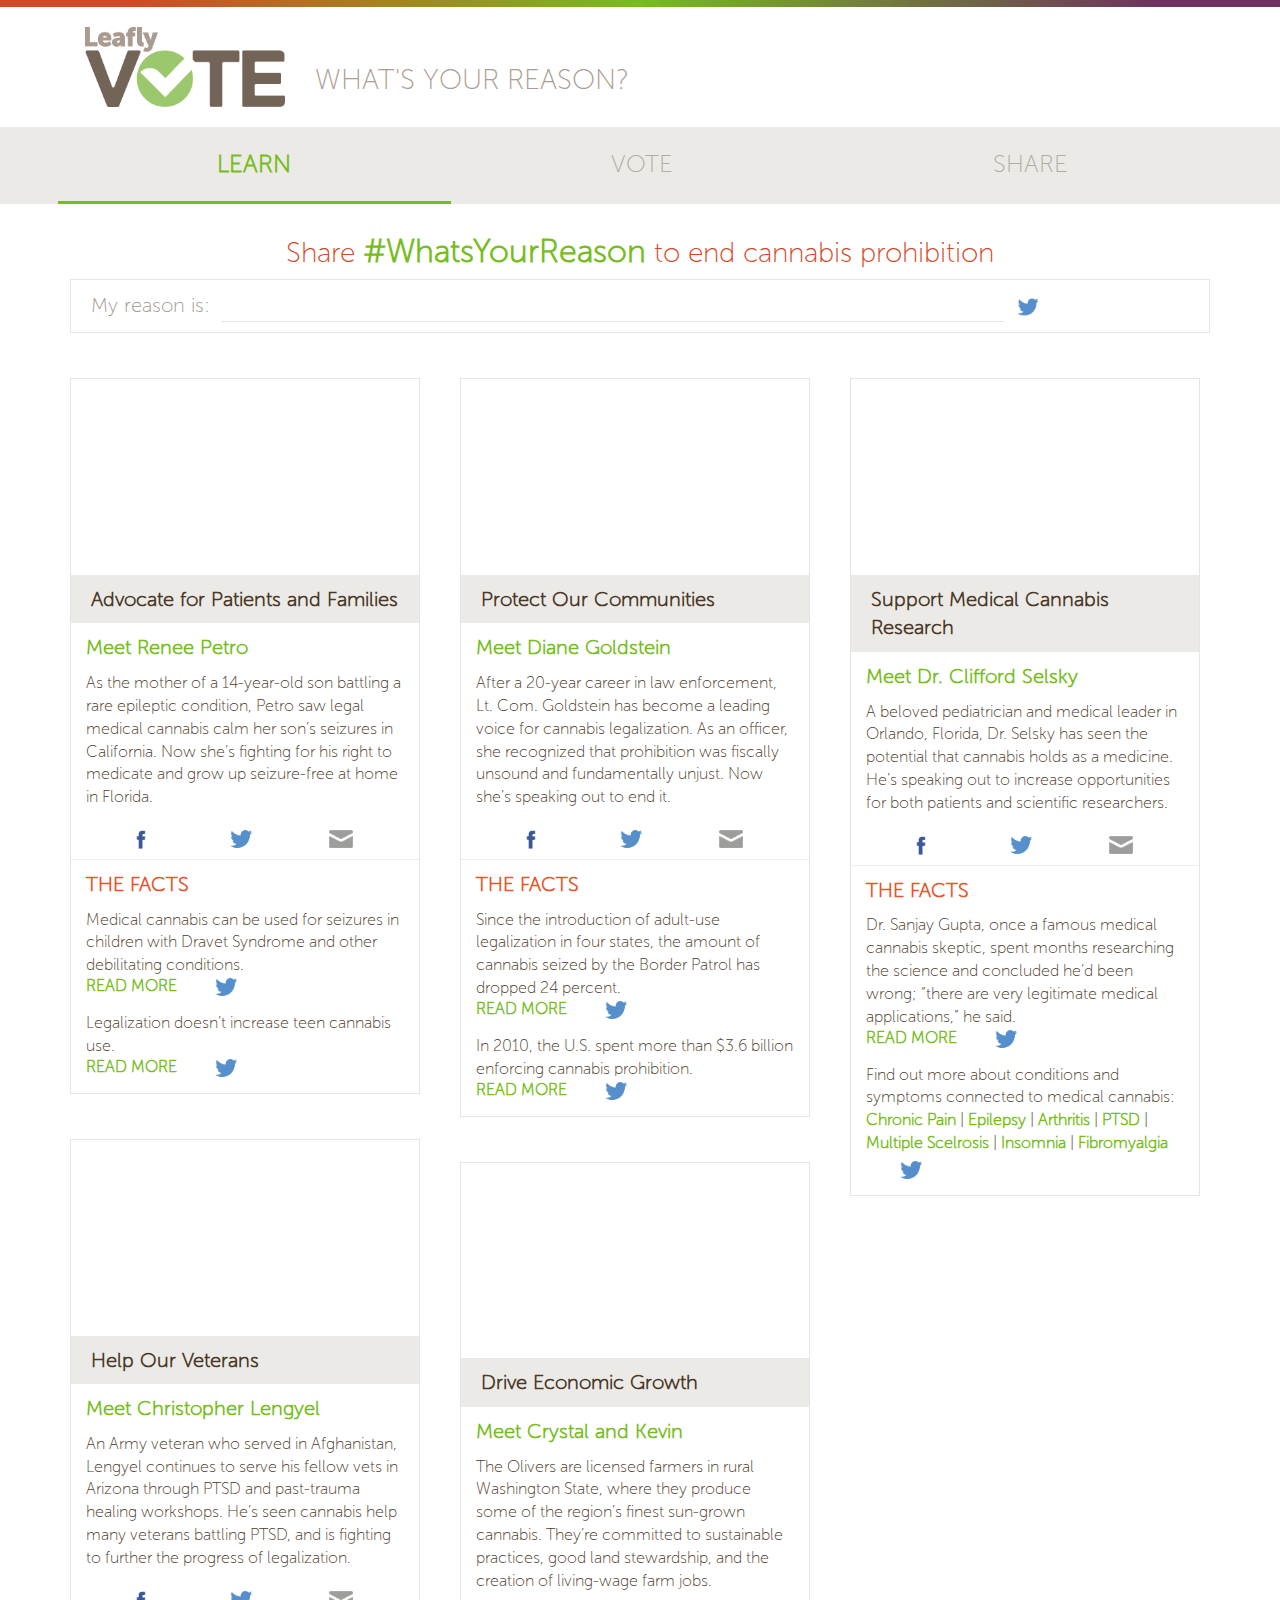
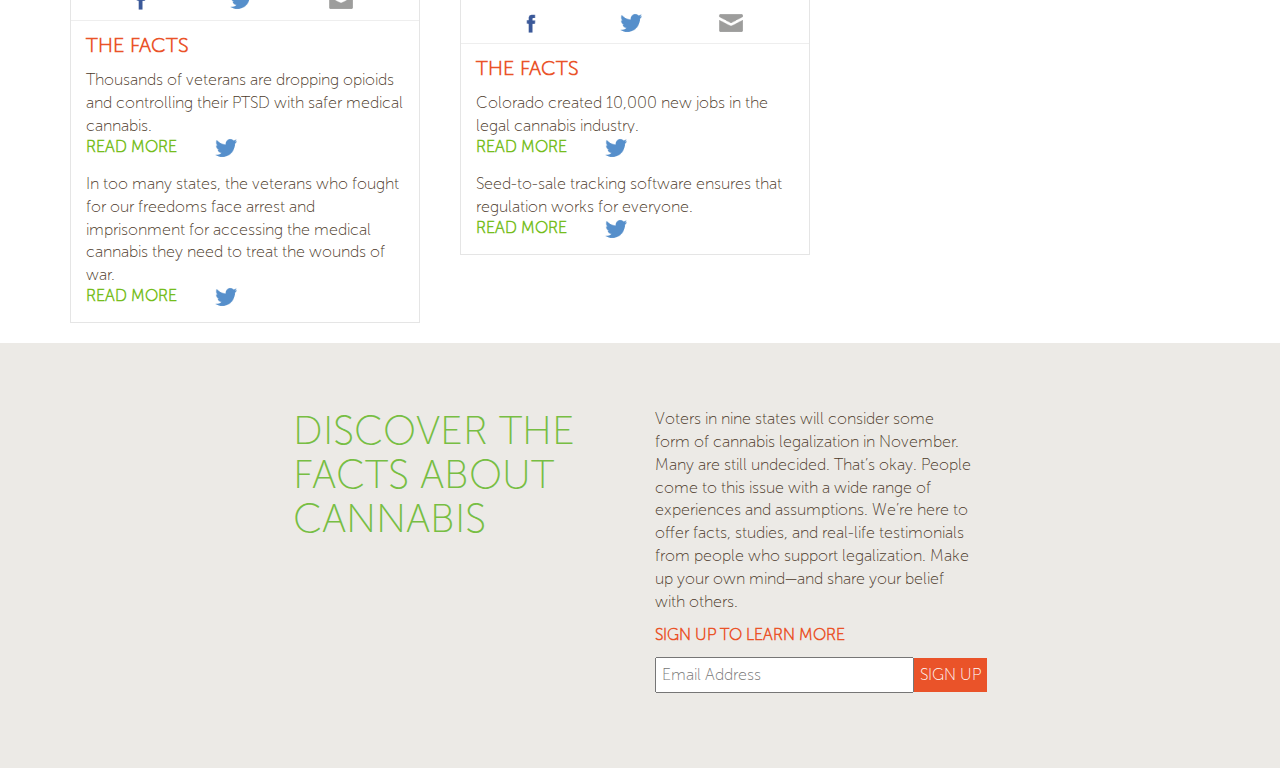
==== commit 8ac20819: "changes to layout, OG for facebook adjustments" ====
--- a/index.html
+++ b/index.html
@@ -24,12 +24,11 @@
     <link rel="shortcut icon" href="img/icons/favicon.png">
     <!-- You can use Open Graph tags to customize link previews.
       Learn more: https://developers.facebook.com/docs/sharing/webmasters -->
-    <meta property="og:url"           content="https://leafly.com/vote" />
+    <meta property="og:url"           content="https://www.leafly.com/vote/" />
     <meta property="og:type"          content="website" />
     <meta property="og:title"         content="Vote for Cannabis Legalization in 2016 | Leafly" />
     <meta property="og:description"   content="Learn the facts on cannabis legalization, watch videos of people sharing their stories, and share your reason for voting yes to legalization." />
-    <meta property="og:image"         content="https://leafly.com/vote/img/_assets/vote-logo.png" />
-
+    <meta property="og:image"         content="https://www.leafly.com/vote/img/_assets/Leafly-Vote.png" />
 
 <script>
 var versaTag = {};
@@ -103,9 +102,9 @@
     </nav>
 </div>
 <div class="container">
-    <div class="row">
+    <div class="row" id="action">
         <div class="col-sm-12 flex-xs-top">
-            <h1 id="share">SHARE #WHATSYOURREASON TO END CANNABIS PROHIBITION</h1>
+            <h1 id="share">Share <span id="hashtag-reason">#WhatsYourReason</span> to end cannabis prohibition</h1>
         </div>
     </div>
     <div class="row">
@@ -259,7 +258,7 @@
                     <a href="https://twitter.com/intent/tweet?button_hashtag=whatsyourreason&text=Colorado+created+10%2C000+new+jobs+in+the+legal+cannabis+industry.&url=https://www.leafly.com/vote" class="btn twitter" title="Share with Twitter"></a>
                     </div>
 
-                    <p>Seed-to-sale tracking software insure that regulation works for everyone.
+                    <p>Seed-to-sale tracking software ensures that regulation works for everyone.
                     </p>
                     <div class="more">
                     <a class="read" href="https://www.leafly.com/news/cannabis-101/seed-to-sale-how-legal-cannabis-is-grown/" target="_blank">READ MORE</a>
--- a/css/page-style.css
+++ b/css/page-style.css
@@ -55,14 +55,40 @@
   }
 }
 
-@media only screen and (max-width: 412px) {
+@media only screen and (max-width: 414px) {
   #reason #my-reason{
-    width:80px;
-  }
-}
-
-@media only screen and (max-width: 412px) {
-  #share-reason #reason { font-size: 18px; }
+    width:110px;
+  }
+}
+
+@media only screen and (max-width: 414px) {
+  #action #share { 
+    font-size: 18px; 
+  }
+}
+
+@media only screen and (max-width: 414px) {
+  #action #hashtag-reason { 
+    font-size: 18px; 
+  }
+}
+
+@media only screen and (max-width: 414px) {
+  #instagram-feed #street { 
+    font-size: 18px; 
+  }
+}
+
+@media only screen and (max-width: 414px) {
+  #instagram-feed #insta-direct { 
+    font-size: 14px; 
+  }
+}
+
+@media only screen and (max-width: 414px) {
+  #share-reason #reason { 
+    font-size: 18px; 
+  }
 }
 
 @media only screen and (max-width: 766px) {
@@ -152,7 +178,7 @@
 
 .bucket {
   border: solid thin #e5e5e5;
-  margin-top: 30px;
+  margin-top: 45px;
   margin-right: 10px;
   margin-bottom: 20px;
 }
@@ -221,6 +247,7 @@
   font-size: 28px;
   color: #D44727;
   padding-top: 10px;
+  text-align: center;
 }
 
 #reason {
@@ -228,12 +255,8 @@
   font-size: 20px;
   display: inline-block;
   width: 100%;
-  padding-left: 20px;
-}
-
-#share-reason {
   border: solid thin #e5e5e5;
-  padding: 0 0 10px;
+  padding: 0 0 10px 20px;
 }
 
 ul {
@@ -319,7 +342,7 @@
 }
 
 p {
-  margin-right: 7px;
+  margin-right: 15px;
   color: #4A3828;
 }
 
@@ -522,4 +545,10 @@
 #tweet-my-reason {
   width: 0%;
   margin-right: 0;
+}
+
+#hashtag-reason {
+  color: #76BD1D;
+  font-size: 32px;
+  font-weight: bolder;
 }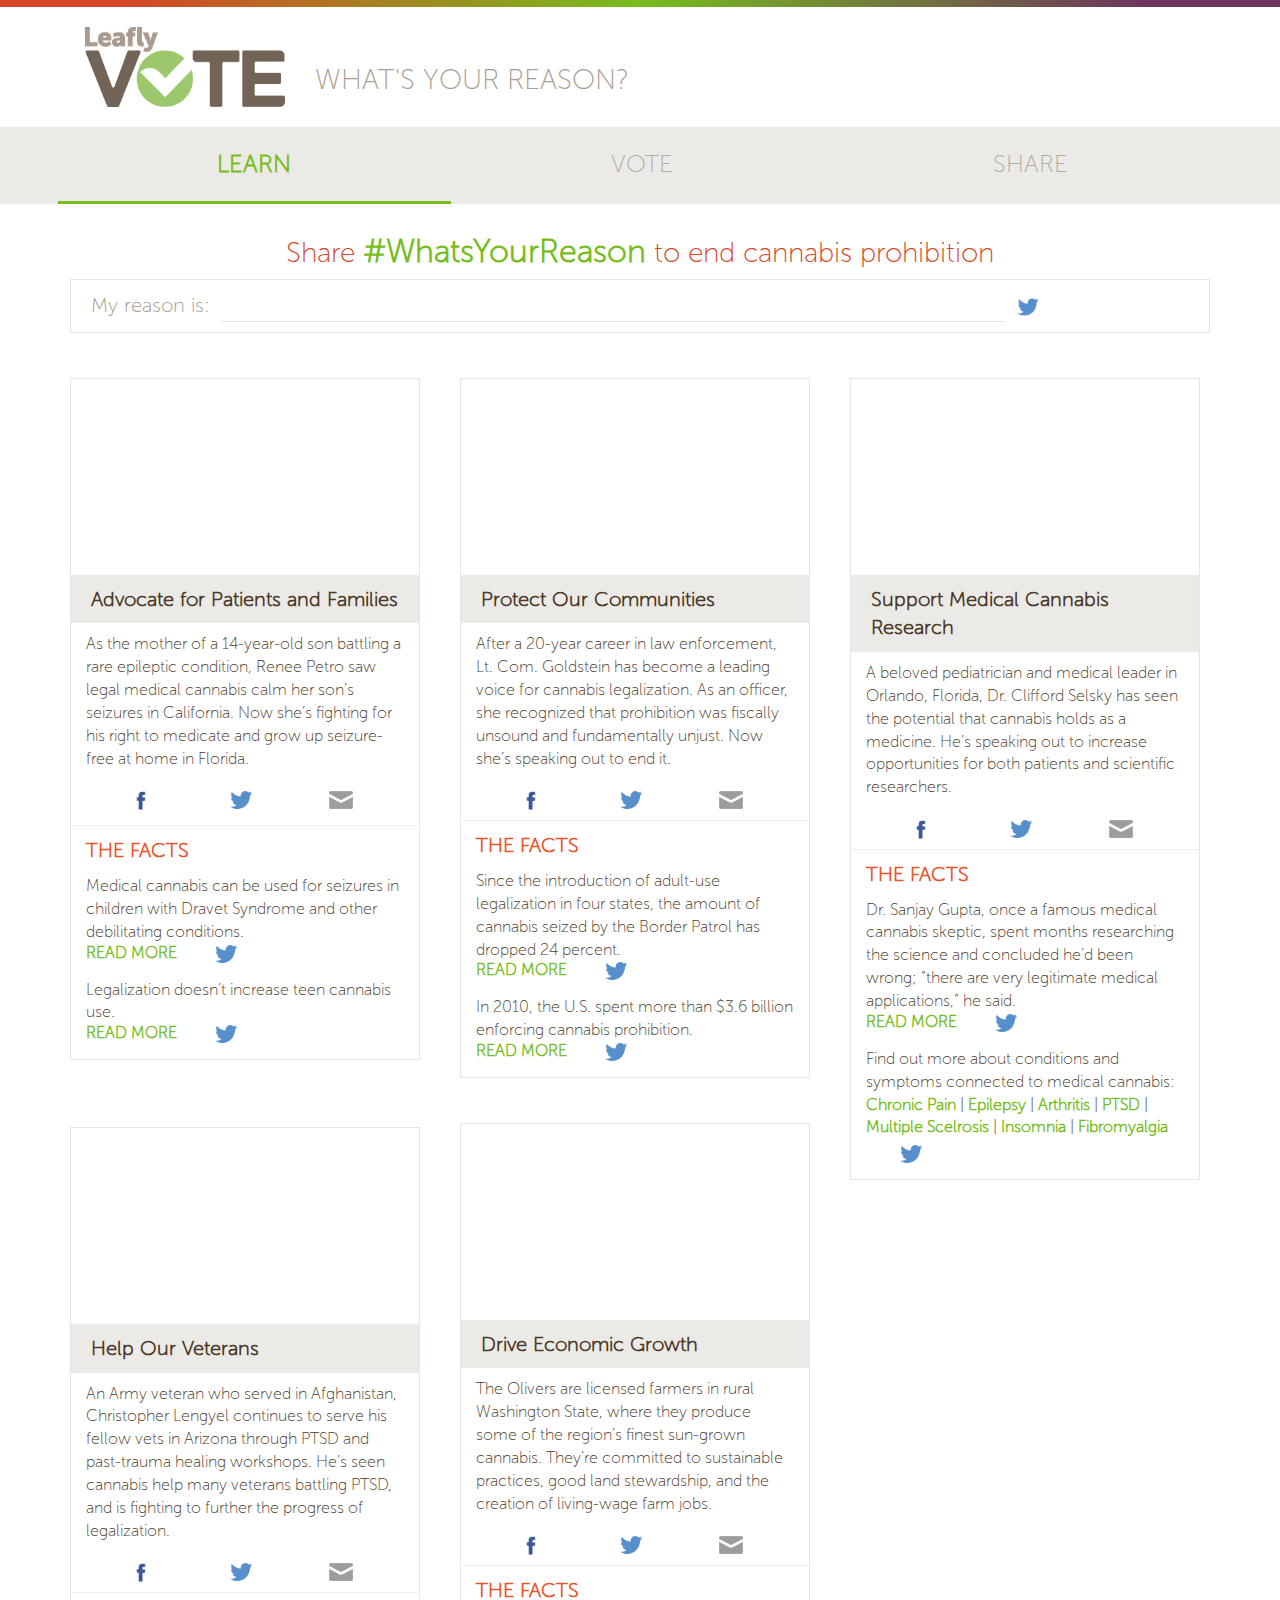
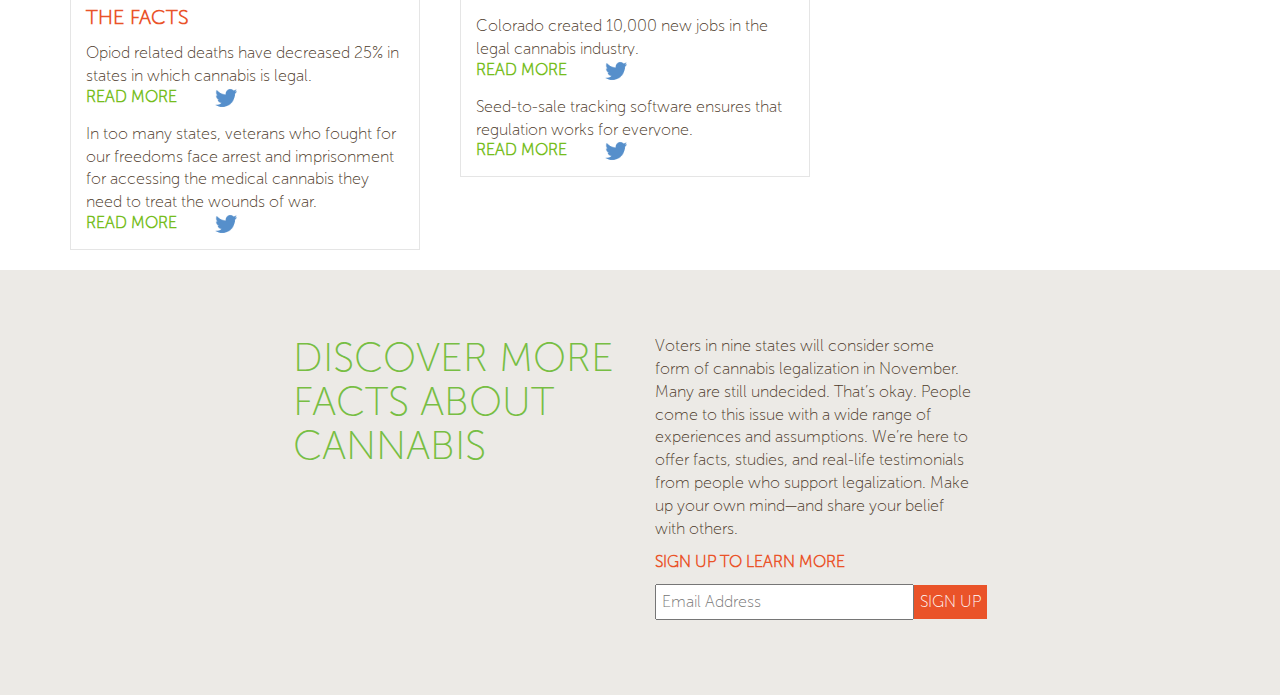
==== commit 48954482: "removed introductions, added padding between buckets" ====
--- a/index.html
+++ b/index.html
@@ -128,13 +128,16 @@
                     <iframe class="embed-responsive-item" src="https://www.youtube.com/embed/_GFrGpgvt1I" frameborder="0" allowfullscreen></iframe>
                 </div>
                     <p class="absolute-text">Advocate for Patients and Families</p>
-                    <p class="intro">Meet Renee Petro</p>
                         <div class="bucket-content">
-                            <p>As the mother of a 14-year-old son battling a rare epileptic condition, Petro saw legal medical cannabis calm her son’s seizures in California. Now she’s fighting for his right to medicate and grow up seizure-free at home in Florida.
+                            <p>As the mother of a 14-year-old son battling a rare epileptic condition, Renee Petro saw legal medical cannabis calm her son’s seizures in California. Now she’s fighting for his right to medicate and grow up seizure-free at home in Florida.
                             </p>
                             <div class="container-fluid share-buttons">
+                                <label for="Renee Petro FB button">
                                 <a href="https://www.facebook.com/dialog/feed?app_id=184683071273&link=https%3A%2F%2Fwww.youtube.com%2Fembed%2F_GFrGpgvt1I&picture=https%3A%2F%2Fleafly.com%2Fvote%2Fimg%2F_assets%2FRenee.png&name=Learn%20the%20facts%20on%20cannabis%20legalization%20and%20share%20your%20reason%20for%20voting%20yes%20to%20legalization.&caption=%20&description=Meet%20Renee%20Petro.%20As%20the%20mother%20of%20a%2014-year-old%20son%20battling%20a%20rare%20epileptic%20condition%2C%20Petro%20saw%20legal%20medical%20cannabis%20calm%20her%20son%E2%80%99s%20seizures%20in%20California.%20Now%20she%E2%80%99s%20fighting%20for%20his%20right%20to%20medicate%20and%20grow%20up%20seizure-free%20at%20home%20in%20Florida.%0Ahttps%3A%2F%2Fleafly.com%2Fvote&redirect_uri=http%3A%2F%2Fwww.facebook.com%2F" class="btn facebook" target="_blank"></a>
+                                </label>
                                 <a href="https://twitter.com/intent/tweet?button_hashtag=whatsyourreason&text=Whatever+your+reason%2C+vote+proudly+and+encourage+others+to+do+the+same.&url=https://www.leafly.com/vote" class="btn twitter" title="Share with Twitter"></a>
+                                
+
                                 <a href="mailto:?subject=I wanted you to share this site with you&amp;body=Discover the facts about Cannabis https://www.leafly.com/vote/#patients" class="btn email" title="Share by Email"></a>
                             </div>
                         </div>
@@ -158,31 +161,30 @@
                              </div>
                         </div>
             </div>
-            <div class="left bucket">
-                <div class="embed-responsive embed-responsive-16by9 video" id="veterans">
+            <div class="left bucket" id="veterans">
+                <div class="embed-responsive embed-responsive-16by9 video">
                     <iframe class="embed-responsive-item" src="https://www.youtube.com/embed/EK2xqd6f8nk" frameborder="0" allowfullscreen></iframe>
                 </div>
                 <p class="absolute-text">Help Our Veterans</p>
-                <p class="intro">Meet Christopher Lengyel</p>
                         <div class="bucket-content">
-                            <p>An Army veteran who served in Afghanistan, Lengyel continues to serve his fellow vets in Arizona through PTSD and past-trauma healing workshops. He’s seen cannabis help many veterans battling PTSD, and is fighting to further the progress of legalization.</p>
+                            <p>An Army veteran who served in Afghanistan, Christopher Lengyel continues to serve his fellow vets in Arizona through PTSD and past-trauma healing workshops. He’s seen cannabis help many veterans battling PTSD, and is fighting to further the progress of legalization.</p>
                             <div class="container-fluid share-buttons">
                                 <a href="https://www.facebook.com/dialog/feed?app_id=184683071273&link=https%3A%2F%2Fwww.youtube.com%2Fembed%2FEK2xqd6f8nk&picture=https%3A%2F%2Fleafly.com%2Fvote%2Fimg%2F_assets%2FLengyel.png&name=Learn%20the%20facts%20on%20cannabis%20legalization%20and%20share%20your%20reason%20for%20voting%20yes%20to%20legalization.&caption=%20&description=Meet%20Christopher%20Lengyel.%20An%20Army%20veteran%20who%20served%20in%20Afghanistan%2C%20he%20continues%20to%20serve%20his%20fellow%20vets%20in%20Arizona%20through%20PTSD%20and%20past-trauma%20healing%20workshops.%20He%E2%80%99s%20seen%20cannabis%20help%20many%20veterans%20battling%20PTSD%2C%20and%20is%20fighting%20to%20further%20the%20progress%20of%20legalization.%20https%3A%2F%2Fleafly.com%2Fvote&redirect_uri=http%3A%2F%2Fwww.facebook.com%2F" target="_blank" class="btn facebook"></a>
                                 <a href="https://twitter.com/intent/tweet?button_hashtag=whatsyourreason&text=Whatever+your+reason%2C+vote+proudly+and+encourage+others+to+do+the+same.&url=https://www.leafly.com/vote" class="btn twitter" title="Share with Twitter"></a>
-                                <a href="mailto:?subject=I wanted you to share this site with you&amp;body=Discover the facts about Cannabis https://www.leafly.com/vote/#veterans" class="btn email" title="Share by Email"></a>
+                                <a href="mailto:?subject=I wanted you to share this site with you&amp;body=Discover the facts about Cannabis https://www.leafly.com/vote/" class="btn email" title="Share by Email"></a>
                             </div>
                         </div>
                         <hr>
                         <div class="bucket-content" id="military-content">
                             <div>
                                 <p class="fact">THE FACTS</p>
-                                <p>Thousands of veterans are dropping opioids and controlling their PTSD with safer medical cannabis.
+                                <p>Opiod related deaths have decreased 25% in states in which cannabis is legal.
                                 </p>
                                 <div class="more">
-                                <a class="read" href="https://www.leafly.com/news/health/cannabis-and-post-traumatic-stress-disorder-ptsd/" target="_blank">READ MORE</a>
+                                <a class="read" href="http://www.nytimes.com/roomfordebate/2016/04/26/is-marijuana-a-gateway-drug/overdoses-fell-with-medical-marijuana-legalization" target="_blank">READ MORE</a>
                                 <a href="https://twitter.com/intent/tweet?button_hashtag=whatsyourreason&text=Thousands+of+veterans+are+dropping+opioids+and+controlling+their+PTSD+with+safer+medical+cannabis.&url=https://www.leafly.com/vote" class="btn twitter" title="Share with Twitter"></a>
                                 </div>
-                                <p>In too many states, the veterans who fought for our freedoms face arrest and imprisonment for accessing the medical cannabis they need to treat the wounds of war.
+                                <p>In too many states, veterans who fought for our freedoms face arrest and imprisonment for accessing the medical cannabis they need to treat the wounds of war.
                                 </p>
                                 <div class="more">
                                 <a class="read" href="https://www.leafly.com/news/politics/watch-this-texas-veterans-mic-drop-moment-to-a-senator/" target="_blank">READ MORE</a>
@@ -200,7 +202,6 @@
                     <iframe class="embed-responsive-item" src="https://www.youtube.com/embed/sm1OoQA9yqY" frameborder="0" allowfullscreen></iframe>
                 </div>
                     <p class="absolute-text">Protect Our Communities</p>
-                    <p class="intro">Meet Diane Goldstein</p>
                 <div class="bucket-content">
                             <p>After a 20-year career in law enforcement, Lt. Com. Goldstein has become a leading voice for cannabis legalization. As an officer, she recognized that prohibition was fiscally unsound and fundamentally unjust. Now she’s speaking out to end it.</p>
                             <div class="container-fluid share-buttons">
@@ -238,7 +239,6 @@
                     <iframe class="embed-responsive-item" src="https://www.youtube.com/embed/UjcisfJGtdI" frameborder="0" allowfullscreen></iframe>
                 </div>
                     <p class="absolute-text">Drive Economic Growth</p>
-                <p class="intro">Meet Crystal and Kevin</p>
                 <div class="bucket-content">
                     <p>The Olivers are licensed farmers in rural Washington State, where they produce some of the region’s finest sun-grown cannabis. They’re committed to sustainable practices, good land stewardship, and the creation of living-wage farm jobs.</p>
                     <div class="container-fluid share-buttons">
@@ -276,10 +276,9 @@
                 <div class="embed-responsive embed-responsive-16by9 video" id="medical">
                     <iframe class="embed-responsive-item" src="https://www.youtube.com/embed/L3_GM06J89k" frameborder="0" allowfullscreen></iframe>
                 </div>
-                <p class="absolute-text">Support Medical Cannabis Research</p>
-                <p class="intro">Meet Dr. Clifford Selsky</p>
+                <p class="absolute-text" id="support">Support Medical Cannabis Research</p>
                         <div class="bucket-content">
-                            <p>A beloved pediatrician and medical leader in Orlando, Florida, Dr. Selsky has seen the potential that cannabis holds as a medicine. He’s speaking out to increase opportunities for both patients and scientific researchers.</p>
+                            <p>A beloved pediatrician and medical leader in Orlando, Florida, Dr. Clifford Selsky has seen the potential that cannabis holds as a medicine. He’s speaking out to increase opportunities for both patients and scientific researchers.</p>
                             <div class="container-fluid share-buttons">
                                 <a href="https://www.facebook.com/dialog/feed?app_id=184683071273&link=https%3A%2F%2Fwww.youtube.com%2Fembed%2FL3_GM06J89k&picture=https%3A%2F%2Fleafly.com%2Fvote%2Fimg%2F_assets%2FDrSelsky.png&name=Learn%20the%20facts%20on%20cannabis%20legalization%20and%20share%20your%20reason%20for%20voting%20yes%20to%20legalization.&caption=%20&description=Meet%20Dr.%20Clifford%20Selsky.%20A%20beloved%20pediatrician%20and%20medical%20leader%20in%20Orlando%2C%20Florida%2C%20Dr.%20Selsky%20has%20seen%20the%20potential%20that%20cannabis%20holds%20as%20a%20medicine.%20He%E2%80%99s%20speaking%20out%20to%20increase%20opportunities%20for%20both%20patients%20and%20scientific%20researchers.%20https%3A%2F%2Fleafly.com%2Fvote&redirect_uri=http%3A%2F%2Fwww.facebook.com%2F" class="btn facebook"></a>
                                 <a href="https://twitter.com/intent/tweet?button_hashtag=whatsyourreason&text=Whatever+your+reason%2C+vote+proudly+and+encourage+others+to+do+the+same.&url=https://www.leafly.com/vote" class="btn twitter" title="Share with Twitter"></a>
@@ -323,7 +322,7 @@
         <div class="col-sm-2">
         </div>
         <div class="col-sm-4 footer-tag">
-            <h2 class="title-tag">DISCOVER THE FACTS ABOUT CANNABIS</h2>
+            <h2 class="title-tag">DISCOVER MORE FACTS ABOUT CANNABIS</h2>
         </div>
         <div class="col-sm-4 footer-sign">
             <p>Voters in nine states will consider some form of cannabis legalization in November. Many are still undecided. That’s okay. People come to this issue with a wide range of experiences and assumptions. We’re here to offer facts, studies, and real-life testimonials from people who support legalization. Make up your own mind—and share your belief with others.</p>
--- a/css/page-style.css
+++ b/css/page-style.css
@@ -116,6 +116,12 @@
 @media only screen and (max-width: 420px) {
   #vote-footer .title-tag{
     font-size: 24px;
+  }
+}
+
+@media only screen and (max-width: 766px) {
+  #learn #veterans {
+    margin-top: 45px;
   }
 }
 
@@ -508,13 +514,6 @@
   color: #76BD1D;
 }
 
-.intro {
-  color: #76BD1D;
-  padding-left: 15px;
-  font-size: 20px;
-  font-weight: bolder;
-}
-
 .fact {
   color: #ea5329;
   font-size: 20px;
@@ -551,4 +550,8 @@
   color: #76BD1D;
   font-size: 32px;
   font-weight: bolder;
-}+}
+
+#veterans {
+  margin-top: 67px;
+}
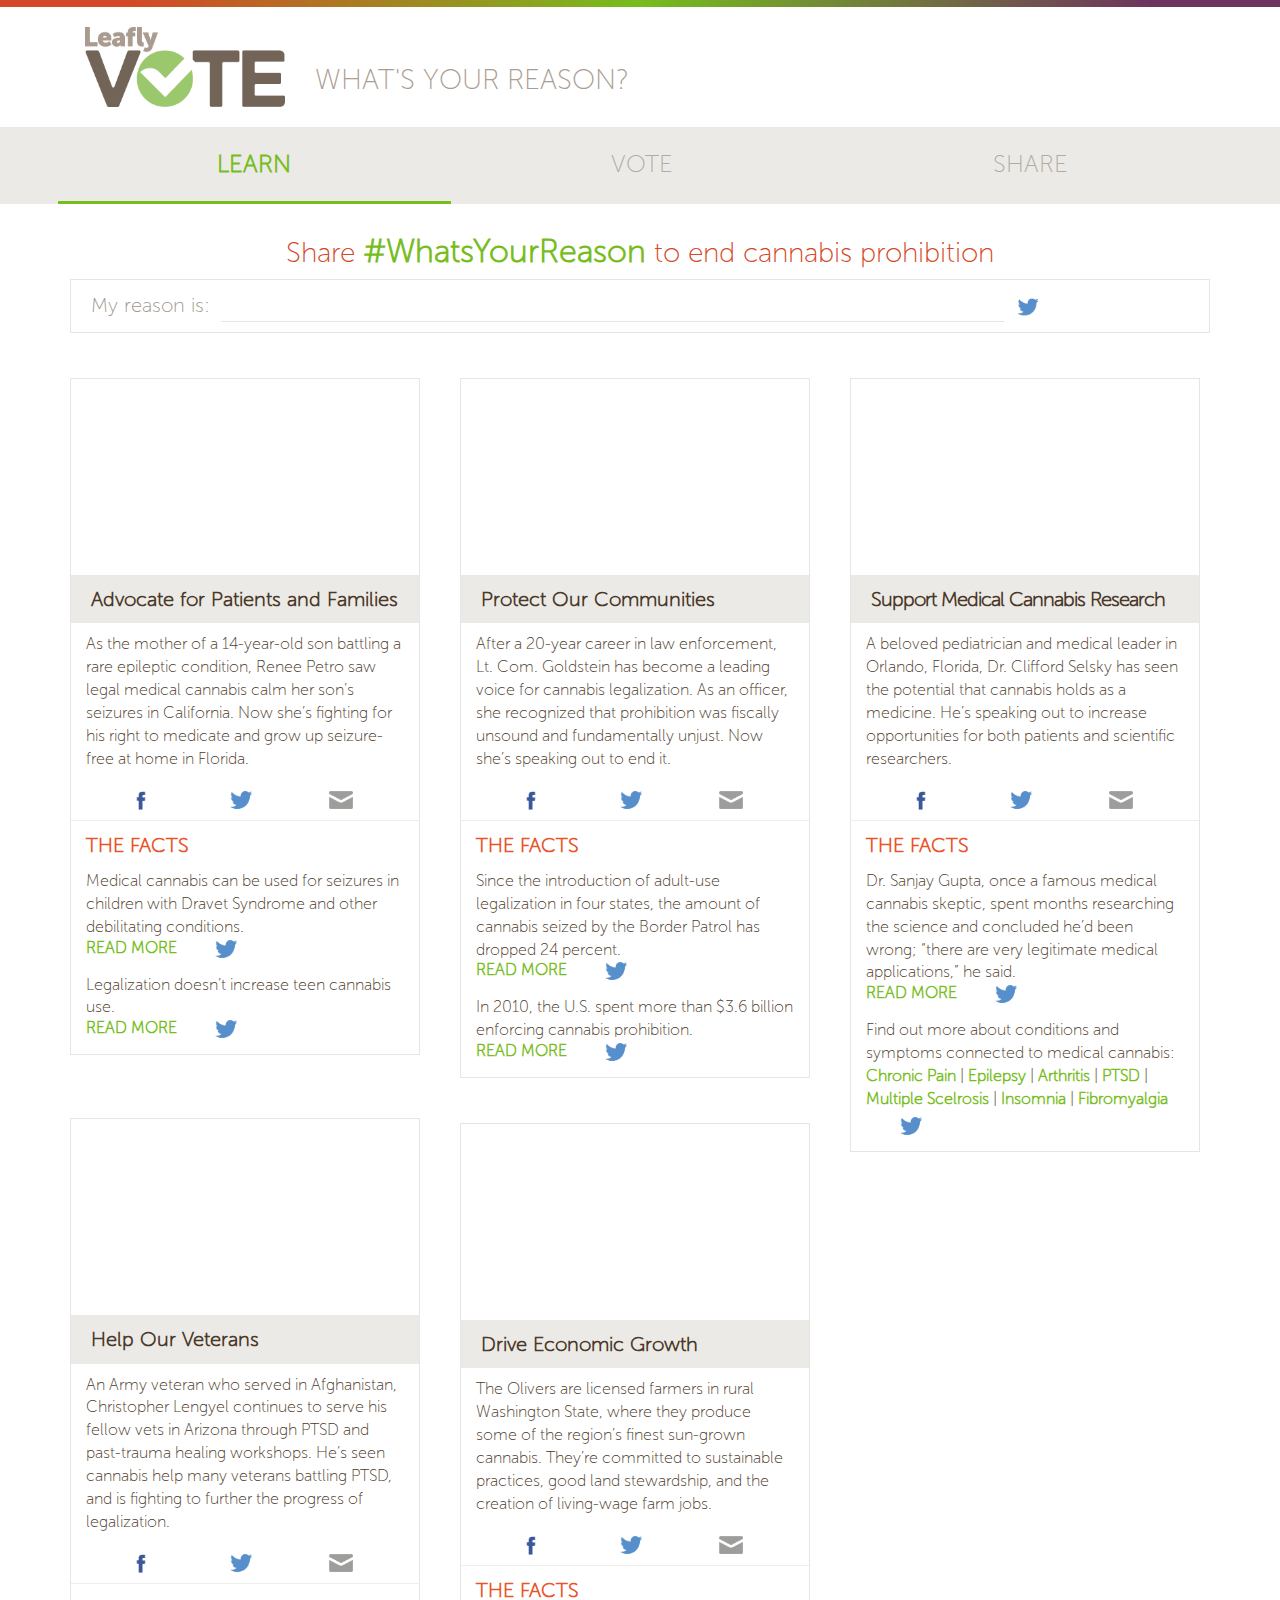
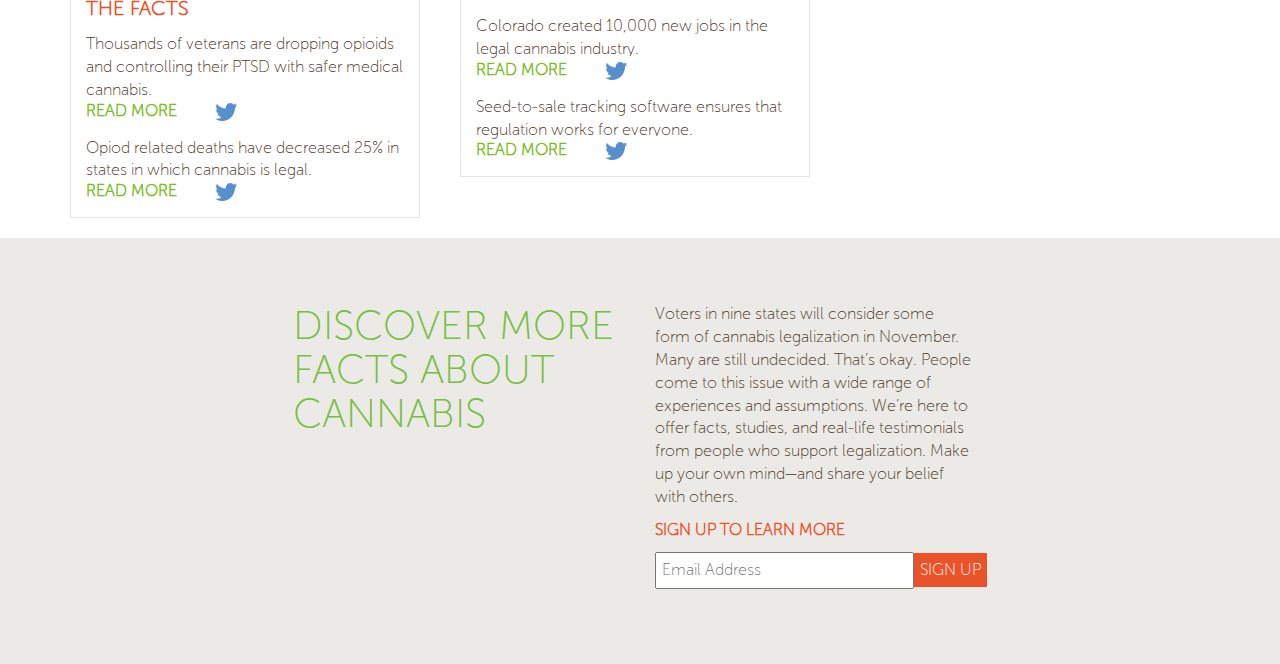
==== commit 126b2a85: "updating tracking for buttons" ====
--- a/index.html
+++ b/index.html
@@ -132,13 +132,9 @@
                             <p>As the mother of a 14-year-old son battling a rare epileptic condition, Renee Petro saw legal medical cannabis calm her son’s seizures in California. Now she’s fighting for his right to medicate and grow up seizure-free at home in Florida.
                             </p>
                             <div class="container-fluid share-buttons">
-                                <label for="Renee Petro FB button">
-                                <a href="https://www.facebook.com/dialog/feed?app_id=184683071273&link=https%3A%2F%2Fwww.youtube.com%2Fembed%2F_GFrGpgvt1I&picture=https%3A%2F%2Fleafly.com%2Fvote%2Fimg%2F_assets%2FRenee.png&name=Learn%20the%20facts%20on%20cannabis%20legalization%20and%20share%20your%20reason%20for%20voting%20yes%20to%20legalization.&caption=%20&description=Meet%20Renee%20Petro.%20As%20the%20mother%20of%20a%2014-year-old%20son%20battling%20a%20rare%20epileptic%20condition%2C%20Petro%20saw%20legal%20medical%20cannabis%20calm%20her%20son%E2%80%99s%20seizures%20in%20California.%20Now%20she%E2%80%99s%20fighting%20for%20his%20right%20to%20medicate%20and%20grow%20up%20seizure-free%20at%20home%20in%20Florida.%0Ahttps%3A%2F%2Fleafly.com%2Fvote&redirect_uri=http%3A%2F%2Fwww.facebook.com%2F" class="btn facebook" target="_blank"></a>
-                                </label>
-                                <a href="https://twitter.com/intent/tweet?button_hashtag=whatsyourreason&text=Whatever+your+reason%2C+vote+proudly+and+encourage+others+to+do+the+same.&url=https://www.leafly.com/vote" class="btn twitter" title="Share with Twitter"></a>
-                                
-
-                                <a href="mailto:?subject=I wanted you to share this site with you&amp;body=Discover the facts about Cannabis https://www.leafly.com/vote/#patients" class="btn email" title="Share by Email"></a>
+                                <a href="https://www.facebook.com/dialog/feed?app_id=184683071273&link=https%3A%2F%2Fwww.youtube.com%2Fembed%2F_GFrGpgvt1I&picture=https%3A%2F%2Fleafly.com%2Fvote%2Fimg%2F_assets%2FRenee.png&name=Learn%20the%20facts%20on%20cannabis%20legalization%20and%20share%20your%20reason%20for%20voting%20yes%20to%20legalization.&caption=%20&description=Meet%20Renee%20Petro.%20As%20the%20mother%20of%20a%2014-year-old%20son%20battling%20a%20rare%20epileptic%20condition%2C%20Petro%20saw%20legal%20medical%20cannabis%20calm%20her%20son%E2%80%99s%20seizures%20in%20California.%20Now%20she%E2%80%99s%20fighting%20for%20his%20right%20to%20medicate%20and%20grow%20up%20seizure-free%20at%20home%20in%20Florida.%0Ahttps%3A%2F%2Fleafly.com%2Fvote&redirect_uri=http%3A%2F%2Fwww.facebook.com%2F" class="btn facebook renee" target="_blank"></a>
+                                <a href="https://twitter.com/intent/tweet?button_hashtag=whatsyourreason&text=Whatever+your+reason%2C+vote+proudly+and+encourage+others+to+do+the+same.&url=https://www.leafly.com/vote" class="btn twitter renee" title="Share with Twitter"></a>
+                                <a href="mailto:?subject=I wanted you to share this site with you&amp;body=Discover the facts about Cannabis https://www.leafly.com/vote/#patients" class="btn email renee" title="Share by Email"></a>
                             </div>
                         </div>
                         <hr>
@@ -148,7 +144,7 @@
                                 <p>Medical cannabis can be used for seizures in children with Dravet Syndrome and other debilitating conditions. </p>
                                 <div class="more">
                                 <a class="read" href="https://www.leafly.com/news/science-tech/cbd-holds-promise-as-child-epilepsy-treatment-studies-find/" target="_blank">READ MORE</a>
-                                <a href="https://twitter.com/intent/tweet?button_hashtag=whatsyourreason&text=Medical%20cannabis%20can%20be%20used%20for%20children%20with%20debilitating%20conditions.&url=https://www.leafly.com/vote" class="btn twitter" title="Share with Twitter"></a>
+                                <a href="https://twitter.com/intent/tweet?button_hashtag=whatsyourreason&text=Medical%20cannabis%20can%20be%20used%20for%20children%20with%20debilitating%20conditions.&url=https://www.leafly.com/vote" class="btn twitter renee1" title="Share with Twitter"></a>
                                 </div>
                             </div>
                             <div>
@@ -156,7 +152,7 @@
                                 </p>
                                 <div class="more">
                                 <a class="read" href="https://www.leafly.com/news/science-tech/heres-why-cannabis-legalization-doesnt-lead-to-higher-teen-use-ra/" target="_blank">READ MORE</a>
-                                <a href="https://twitter.com/intent/tweet?button_hashtag=whatsyourreason&text=Legalization+doesn%E2%80%99t+increase+teen+cannabis+use.&url=https://www.leafly.com/vote" class="btn twitter" title="Share with Twitter"></a>
+                                <a href="https://twitter.com/intent/tweet?button_hashtag=whatsyourreason&text=Legalization+doesn%E2%80%99t+increase+teen+cannabis+use.&url=https://www.leafly.com/vote" class="btn twitter renee2" title="Share with Twitter"></a>
                                 </div>
                              </div>
                         </div>
@@ -169,26 +165,26 @@
                         <div class="bucket-content">
                             <p>An Army veteran who served in Afghanistan, Christopher Lengyel continues to serve his fellow vets in Arizona through PTSD and past-trauma healing workshops. He’s seen cannabis help many veterans battling PTSD, and is fighting to further the progress of legalization.</p>
                             <div class="container-fluid share-buttons">
-                                <a href="https://www.facebook.com/dialog/feed?app_id=184683071273&link=https%3A%2F%2Fwww.youtube.com%2Fembed%2FEK2xqd6f8nk&picture=https%3A%2F%2Fleafly.com%2Fvote%2Fimg%2F_assets%2FLengyel.png&name=Learn%20the%20facts%20on%20cannabis%20legalization%20and%20share%20your%20reason%20for%20voting%20yes%20to%20legalization.&caption=%20&description=Meet%20Christopher%20Lengyel.%20An%20Army%20veteran%20who%20served%20in%20Afghanistan%2C%20he%20continues%20to%20serve%20his%20fellow%20vets%20in%20Arizona%20through%20PTSD%20and%20past-trauma%20healing%20workshops.%20He%E2%80%99s%20seen%20cannabis%20help%20many%20veterans%20battling%20PTSD%2C%20and%20is%20fighting%20to%20further%20the%20progress%20of%20legalization.%20https%3A%2F%2Fleafly.com%2Fvote&redirect_uri=http%3A%2F%2Fwww.facebook.com%2F" target="_blank" class="btn facebook"></a>
-                                <a href="https://twitter.com/intent/tweet?button_hashtag=whatsyourreason&text=Whatever+your+reason%2C+vote+proudly+and+encourage+others+to+do+the+same.&url=https://www.leafly.com/vote" class="btn twitter" title="Share with Twitter"></a>
-                                <a href="mailto:?subject=I wanted you to share this site with you&amp;body=Discover the facts about Cannabis https://www.leafly.com/vote/" class="btn email" title="Share by Email"></a>
+                                <a href="https://www.facebook.com/dialog/feed?app_id=184683071273&link=https%3A%2F%2Fwww.youtube.com%2Fembed%2FEK2xqd6f8nk&picture=https%3A%2F%2Fleafly.com%2Fvote%2Fimg%2F_assets%2FLengyel.png&name=Learn%20the%20facts%20on%20cannabis%20legalization%20and%20share%20your%20reason%20for%20voting%20yes%20to%20legalization.&caption=%20&description=Meet%20Christopher%20Lengyel.%20An%20Army%20veteran%20who%20served%20in%20Afghanistan%2C%20he%20continues%20to%20serve%20his%20fellow%20vets%20in%20Arizona%20through%20PTSD%20and%20past-trauma%20healing%20workshops.%20He%E2%80%99s%20seen%20cannabis%20help%20many%20veterans%20battling%20PTSD%2C%20and%20is%20fighting%20to%20further%20the%20progress%20of%20legalization.%20https%3A%2F%2Fleafly.com%2Fvote&redirect_uri=http%3A%2F%2Fwww.facebook.com%2F" target="_blank" class="btn facebook christopher"></a>
+                                <a href="https://twitter.com/intent/tweet?button_hashtag=whatsyourreason&text=Whatever+your+reason%2C+vote+proudly+and+encourage+others+to+do+the+same.&url=https://www.leafly.com/vote" class="btn twitter christopher" title="Share with Twitter"></a>
+                                <a href="mailto:?subject=I wanted you to share this site with you&amp;body=Discover the facts about Cannabis https://www.leafly.com/vote/" class="btn email christopher" title="Share by Email"></a>
                             </div>
                         </div>
                         <hr>
                         <div class="bucket-content" id="military-content">
                             <div>
                                 <p class="fact">THE FACTS</p>
+                                <p>Thousands of veterans are dropping opioids and controlling their PTSD with safer medical cannabis.
+                                </p>
+                                <div class="more">
+                                <a class="read" href="http://www.nytimes.com/roomfordebate/2016/04/26/is-marijuana-a-gateway-drug/overdoses-fell-with-medical-marijuana-legalization" target="_blank">READ MORE</a>
+                                <a href="https://twitter.com/intent/tweet?button_hashtag=whatsyourreason&text=Thousands+of+veterans+are+dropping+opioids+and+controlling+their+PTSD+with+safer+medical+cannabis.&url=https://www.leafly.com/vote" class="btn twitter christoper1" title="Share with Twitter"></a>
+                                </div>
                                 <p>Opiod related deaths have decreased 25% in states in which cannabis is legal.
                                 </p>
                                 <div class="more">
                                 <a class="read" href="http://www.nytimes.com/roomfordebate/2016/04/26/is-marijuana-a-gateway-drug/overdoses-fell-with-medical-marijuana-legalization" target="_blank">READ MORE</a>
-                                <a href="https://twitter.com/intent/tweet?button_hashtag=whatsyourreason&text=Thousands+of+veterans+are+dropping+opioids+and+controlling+their+PTSD+with+safer+medical+cannabis.&url=https://www.leafly.com/vote" class="btn twitter" title="Share with Twitter"></a>
-                                </div>
-                                <p>In too many states, veterans who fought for our freedoms face arrest and imprisonment for accessing the medical cannabis they need to treat the wounds of war.
-                                </p>
-                                <div class="more">
-                                <a class="read" href="https://www.leafly.com/news/politics/watch-this-texas-veterans-mic-drop-moment-to-a-senator/" target="_blank">READ MORE</a>
-                                <a href="https://twitter.com/intent/tweet?button_hashtag=whatsyourreason&text=In+too+many+states%2C+the+veterans+face+arrest+and+imprisonment+for+accessing+the+medical+cannabis&url=https://www.leafly.com/vote" class="btn twitter" title="Share with Twitter"></a>
+                                <a href="https://twitter.com/intent/tweet?button_hashtag=whatsyourreason&text=Opiod%20related%20deaths%20have%20decreased%2025%25%20in%20states%20in%20which%20cannabis%20is%20legal&url=https://www.leafly.com/vote" class="btn twitter christoper2" title="Share with Twitter"></a>
                                 </div>
                             </div>
                         </div>
@@ -206,11 +202,11 @@
                             <p>After a 20-year career in law enforcement, Lt. Com. Goldstein has become a leading voice for cannabis legalization. As an officer, she recognized that prohibition was fiscally unsound and fundamentally unjust. Now she’s speaking out to end it.</p>
                             <div class="container-fluid share-buttons">
 
-                                <a href="https://www.facebook.com/dialog/feed?app_id=184683071273&link=https%3A%2F%2Fwww.youtube.com%2Fembed%2Fsm1OoQA9yqY&picture=https%3A%2F%2Fleafly.com%2Fvote%2Fimg%2F_assets%2FDiane.png&name=Learn%20the%20facts%20on%20cannabis%20legalization%20and%20share%20your%20reason%20for%20voting%20yes%20to%20legalization.&caption=%20&description=Meet%20Diane%20Goldstein.%20After%20a%2020-year%20career%20in%20law%20enforcement%2C%20Lt.%20Com.%20Goldstein%20has%20become%20a%20leading%20voice%20for%20cannabis%20legalization.%20As%20an%20officer%2C%20she%20recognized%20that%20prohibition%20was%20fiscally%20unsound%20and%20fundamentally%20unjust.%20Now%20she%E2%80%99s%20speaking%20out%20to%20end%20it.%20https%3A%2F%2Fleafly.com%2Fvote&redirect_uri=http%3A%2F%2Fwww.facebook.com%2F" target="_blank" class="btn facebook"></a>
-
-                                <a href="https://twitter.com/intent/tweet?button_hashtag=whatsyourreason&text=Whatever+your+reason%2C+vote+proudly+and+encourage+others+to+do+the+same.&url=https://www.leafly.com/vote" class="btn twitter" title="Share with Twitter"></a>
-
-                                <a href="mailto:?subject=I wanted you to share this site with you&amp;body=Discover the facts about Cannabis https://www.leafly.com/vote/#communities" class="btn email" title="Share by Email"></a>
+                                <a href="https://www.facebook.com/dialog/feed?app_id=184683071273&link=https%3A%2F%2Fwww.youtube.com%2Fembed%2Fsm1OoQA9yqY&picture=https%3A%2F%2Fleafly.com%2Fvote%2Fimg%2F_assets%2FDiane.png&name=Learn%20the%20facts%20on%20cannabis%20legalization%20and%20share%20your%20reason%20for%20voting%20yes%20to%20legalization.&caption=%20&description=Meet%20Diane%20Goldstein.%20After%20a%2020-year%20career%20in%20law%20enforcement%2C%20Lt.%20Com.%20Goldstein%20has%20become%20a%20leading%20voice%20for%20cannabis%20legalization.%20As%20an%20officer%2C%20she%20recognized%20that%20prohibition%20was%20fiscally%20unsound%20and%20fundamentally%20unjust.%20Now%20she%E2%80%99s%20speaking%20out%20to%20end%20it.%20https%3A%2F%2Fleafly.com%2Fvote&redirect_uri=http%3A%2F%2Fwww.facebook.com%2F" target="_blank" class="btn facebook diane"></a>
+
+                                <a href="https://twitter.com/intent/tweet?button_hashtag=whatsyourreason&text=Whatever+your+reason%2C+vote+proudly+and+encourage+others+to+do+the+same.&url=https://www.leafly.com/vote" class="btn twitter diane" title="Share with Twitter"></a>
+
+                                <a href="mailto:?subject=I wanted you to share this site with you&amp;body=Discover the facts about Cannabis https://www.leafly.com/vote/#communities" class="btn email diane" title="Share by Email"></a>
 
                             </div>
                 </div>
@@ -222,13 +218,13 @@
                         </p>
                         <div class="more">
                         <a class="read" href="https://www.leafly.com/news/politics/top-ten-arguments-for-legalization/" target="_blank">READ MORE</a>
-                        <a href="https://twitter.com/intent/tweet?button_hashtag=whatsyourreason&text=Since+legalization+in+four+states%2C+the+amount+of+cannabis+seized+by+the+has+dropped+24+percent.&url=https://www.leafly.com/vote" class="btn twitter" title="Share with Twitter"></a>
+                        <a href="https://twitter.com/intent/tweet?button_hashtag=whatsyourreason&text=Since+legalization+in+four+states%2C+the+amount+of+cannabis+seized+by+the+has+dropped+24+percent.&url=https://www.leafly.com/vote" class="btn twitter diane1" title="Share with Twitter"></a>
                         </div>
                         <p>In 2010, the U.S. spent more than $3.6 billion enforcing cannabis prohibition.
                         </p>
                         <div class="more">
                         <a class="read" href="https://www.leafly.com/news/politics/top-ten-arguments-for-legalization/" target="_blank">READ MORE </a>
-                        <a href="https://twitter.com/intent/tweet?button_hashtag=whatsyourreason&text=In+2010%2C+the+U.S.+spent+more+than+%243.6+billion+enforcing+cannabis+prohibition.&url=https://www.leafly.com/vote" class="btn twitter" title="Share with Twitter"></a>
+                        <a href="https://twitter.com/intent/tweet?button_hashtag=whatsyourreason&text=In+2010%2C+the+U.S.+spent+more+than+%243.6+billion+enforcing+cannabis+prohibition.&url=https://www.leafly.com/vote" class="btn twitter diane2" title="Share with Twitter"></a>
                         </div>
                     </div>
                 </div>
@@ -242,9 +238,9 @@
                 <div class="bucket-content">
                     <p>The Olivers are licensed farmers in rural Washington State, where they produce some of the region’s finest sun-grown cannabis. They’re committed to sustainable practices, good land stewardship, and the creation of living-wage farm jobs.</p>
                     <div class="container-fluid share-buttons">
-                        <a href="https://www.facebook.com/dialog/feed?app_id=184683071273&link=https%3A%2F%2Fwww.youtube.com%2Fembed%2FUjcisfJGtdI&picture=https%3A%2F%2Fleafly.com%2Fvote%2Fimg%2F_assets%2FOlivers.png&name=Learn%20the%20facts%20on%20cannabis%20legalization%20and%20share%20your%20reason%20for%20voting%20yes%20to%20legalization.&caption=%20&description=Meet%20Crystal%20and%20Kevin.%20The%20Olivers%20are%20licensed%20farmers%20in%20rural%20Washington%20State%2C%20where%20they%20produce%20some%20of%20the%20region%E2%80%99s%20finest%20sun-grown%20cannabis.%20They%E2%80%99re%20committed%20to%20sustainable%20practices%2C%20good%20land%20stewardship%2C%20and%20the%20creation%20of%20living-wage%20farm%20jobs.%20https%3A%2F%2Fleafly.com%2Fvote&redirect_uri=http%3A%2F%2Fwww.facebook.com%2F" class="btn facebook" target="_blank"></a>
-                        <a href="https://twitter.com/intent/tweet?button_hashtag=whatsyourreason&text=Whatever+your+reason%2C+vote+proudly+and+encourage+others+to+do+the+same.&url=https://www.leafly.com/vote" class="btn twitter" title="Share with Twitter"></a>
-                        <a href="mailto:?subject=I wanted you to share this site with you&amp;body=Discover the facts about Cannabis https://www.leafly.com/vote/#regulation" class="btn email" title="Share by Email"></a>
+                        <a href="https://www.facebook.com/dialog/feed?app_id=184683071273&link=https%3A%2F%2Fwww.youtube.com%2Fembed%2FUjcisfJGtdI&picture=https%3A%2F%2Fleafly.com%2Fvote%2Fimg%2F_assets%2FOlivers.png&name=Learn%20the%20facts%20on%20cannabis%20legalization%20and%20share%20your%20reason%20for%20voting%20yes%20to%20legalization.&caption=%20&description=Meet%20Crystal%20and%20Kevin.%20The%20Olivers%20are%20licensed%20farmers%20in%20rural%20Washington%20State%2C%20where%20they%20produce%20some%20of%20the%20region%E2%80%99s%20finest%20sun-grown%20cannabis.%20They%E2%80%99re%20committed%20to%20sustainable%20practices%2C%20good%20land%20stewardship%2C%20and%20the%20creation%20of%20living-wage%20farm%20jobs.%20https%3A%2F%2Fleafly.com%2Fvote&redirect_uri=http%3A%2F%2Fwww.facebook.com%2F" class="btn facebook olivers" target="_blank"></a>
+                        <a href="https://twitter.com/intent/tweet?button_hashtag=whatsyourreason&text=Whatever+your+reason%2C+vote+proudly+and+encourage+others+to+do+the+same.&url=https://www.leafly.com/vote" class="btn twitter olivers" title="Share with Twitter"></a>
+                        <a href="mailto:?subject=I wanted you to share this site with you&amp;body=Discover the facts about Cannabis https://www.leafly.com/vote/#regulation" class="btn email olivers" title="Share by Email"></a>
 
                     </div>
 
@@ -255,14 +251,14 @@
                     <p>Colorado created 10,000 new jobs in the legal cannabis industry.</p>
                     <div class="more">
                     <a class="read" href="https://www.leafly.com/news/industry/how-to-get-hired-to-work-in-the-medical-cannabis-industry-part-1/" target="_blank">READ MORE</a>
-                    <a href="https://twitter.com/intent/tweet?button_hashtag=whatsyourreason&text=Colorado+created+10%2C000+new+jobs+in+the+legal+cannabis+industry.&url=https://www.leafly.com/vote" class="btn twitter" title="Share with Twitter"></a>
+                    <a href="https://twitter.com/intent/tweet?button_hashtag=whatsyourreason&text=Colorado+created+10%2C000+new+jobs+in+the+legal+cannabis+industry.&url=https://www.leafly.com/vote" class="btn twitter olivers1" title="Share with Twitter"></a>
                     </div>
 
                     <p>Seed-to-sale tracking software ensures that regulation works for everyone.
                     </p>
                     <div class="more">
                     <a class="read" href="https://www.leafly.com/news/cannabis-101/seed-to-sale-how-legal-cannabis-is-grown/" target="_blank">READ MORE</a>
-                    <a href="https://twitter.com/intent/tweet?button_hashtag=whatsyourreason&text=Seed-to-sale+tracking+software+insure+that+regulation+works+for+everyone&url=https://www.leafly.com/vote" class="btn twitter" title="Share with Twitter"></a>
+                    <a href="https://twitter.com/intent/tweet?button_hashtag=whatsyourreason&text=Seed-to-sale+tracking+software+insure+that+regulation+works+for+everyone&url=https://www.leafly.com/vote" class="btn twitter olivers2" title="Share with Twitter"></a>
                     </div>
                 </div>
 
@@ -280,9 +276,9 @@
                         <div class="bucket-content">
                             <p>A beloved pediatrician and medical leader in Orlando, Florida, Dr. Clifford Selsky has seen the potential that cannabis holds as a medicine. He’s speaking out to increase opportunities for both patients and scientific researchers.</p>
                             <div class="container-fluid share-buttons">
-                                <a href="https://www.facebook.com/dialog/feed?app_id=184683071273&link=https%3A%2F%2Fwww.youtube.com%2Fembed%2FL3_GM06J89k&picture=https%3A%2F%2Fleafly.com%2Fvote%2Fimg%2F_assets%2FDrSelsky.png&name=Learn%20the%20facts%20on%20cannabis%20legalization%20and%20share%20your%20reason%20for%20voting%20yes%20to%20legalization.&caption=%20&description=Meet%20Dr.%20Clifford%20Selsky.%20A%20beloved%20pediatrician%20and%20medical%20leader%20in%20Orlando%2C%20Florida%2C%20Dr.%20Selsky%20has%20seen%20the%20potential%20that%20cannabis%20holds%20as%20a%20medicine.%20He%E2%80%99s%20speaking%20out%20to%20increase%20opportunities%20for%20both%20patients%20and%20scientific%20researchers.%20https%3A%2F%2Fleafly.com%2Fvote&redirect_uri=http%3A%2F%2Fwww.facebook.com%2F" class="btn facebook"></a>
-                                <a href="https://twitter.com/intent/tweet?button_hashtag=whatsyourreason&text=Whatever+your+reason%2C+vote+proudly+and+encourage+others+to+do+the+same.&url=https://www.leafly.com/vote" class="btn twitter" title="Share with Twitter"></a>
-                                <a href="mailto:?subject=I wanted you to share this site with you&amp;body=Discover the facts about Cannabis https://www.leafly.com/vote/#medical" class="btn email" title="Share by Email"></a>
+                                <a href="https://www.facebook.com/dialog/feed?app_id=184683071273&link=https%3A%2F%2Fwww.youtube.com%2Fembed%2FL3_GM06J89k&picture=https%3A%2F%2Fleafly.com%2Fvote%2Fimg%2F_assets%2FDrSelsky.png&name=Learn%20the%20facts%20on%20cannabis%20legalization%20and%20share%20your%20reason%20for%20voting%20yes%20to%20legalization.&caption=%20&description=Meet%20Dr.%20Clifford%20Selsky.%20A%20beloved%20pediatrician%20and%20medical%20leader%20in%20Orlando%2C%20Florida%2C%20Dr.%20Selsky%20has%20seen%20the%20potential%20that%20cannabis%20holds%20as%20a%20medicine.%20He%E2%80%99s%20speaking%20out%20to%20increase%20opportunities%20for%20both%20patients%20and%20scientific%20researchers.%20https%3A%2F%2Fleafly.com%2Fvote&redirect_uri=http%3A%2F%2Fwww.facebook.com%2F" class="btn facebook clifford"></a>
+                                <a href="https://twitter.com/intent/tweet?button_hashtag=whatsyourreason&text=Whatever+your+reason%2C+vote+proudly+and+encourage+others+to+do+the+same.&url=https://www.leafly.com/vote" class="btn twitter clifford" title="Share with Twitter"></a>
+                                <a href="mailto:?subject=I wanted you to share this site with you&amp;body=Discover the facts about Cannabis https://www.leafly.com/vote/#medical" class="btn email clifford" title="Share by Email"></a>
                             </div>
                         </div>
                         <hr>
@@ -293,7 +289,7 @@
                                 </p>
                                 <div class="more">
                                     <a class="read" href="http://www.leafscience.com/2013/09/26/dr-sanjay-guptas-top-10-quotes-marijuana/" target="_blank">READ MORE</a>
-                                    <a href="https://twitter.com/intent/tweet?button_hashtag=whatsyourreason&text=Dr.+Sanjay+Gupta+has+concluded%3B+%E2%80%9Cthere+are+very+legitimate+medical+applications.%E2%80%9D&url=https://www.leafly.com/vote" class="btn twitter" title="Share with Twitter"></a>
+                                    <a href="https://twitter.com/intent/tweet?button_hashtag=whatsyourreason&text=Dr.+Sanjay+Gupta+has+concluded%3B+%E2%80%9Cthere+are+very+legitimate+medical+applications.%E2%80%9D&url=https://www.leafly.com/vote" class="btn twitter clifford1" title="Share with Twitter"></a>
                                 </div>
                                 <div>
                                     <p>Find out more about conditions and symptoms connected to medical cannabis:
--- a/css/page-style.css
+++ b/css/page-style.css
@@ -267,6 +267,7 @@
 
 ul {
   margin-left: -20px;
+  margin-right: 10px;
 }
 
 .nav-justified {
@@ -553,5 +554,8 @@
 }
 
 #veterans {
-  margin-top: 67px;
-}
+  margin-top: 63px;
+}
+#support {
+  letter-spacing: -1px;
+}
